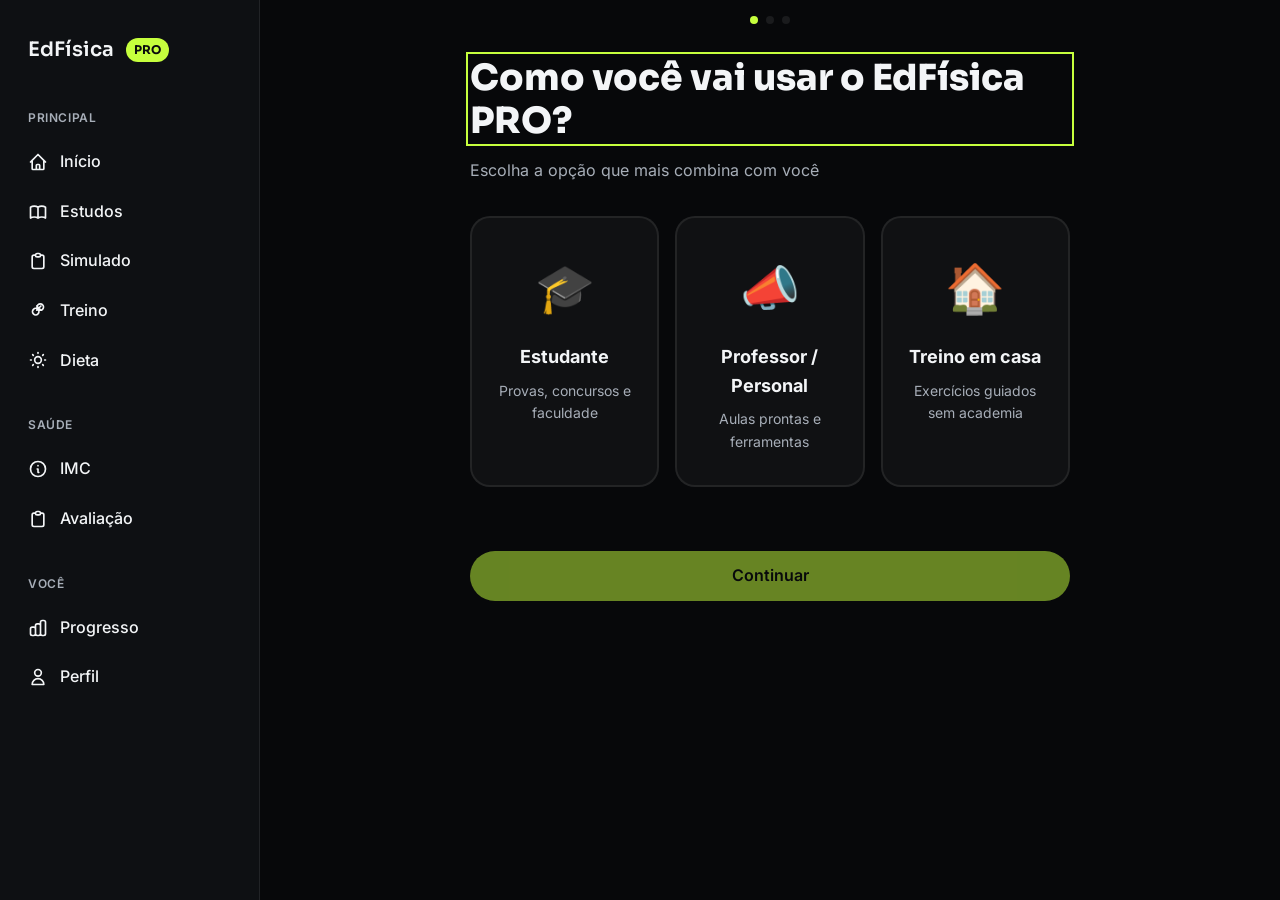
==== app/index.html @ 7d955d03 "EdFisica PRO: pagina de vendas + web app PWA (estudos, treino, dieta, IMC, avaliacao, progresso)" ====
<!DOCTYPE html>
<html lang="pt-BR">
<head>
  <meta charset="UTF-8">
  <meta name="viewport" content="width=device-width, initial-scale=1, viewport-fit=cover">
  <meta name="robots" content="noindex">
  <meta name="theme-color" content="#07080A">
  
  <title>EdFísica PRO</title>
  
  <link rel="manifest" href="./manifest.json">
  <link rel="icon" href="./icons/icon.svg" type="image/svg+xml">
  <link rel="apple-touch-icon" href="./icons/apple-touch-icon.png">
  
  <meta name="apple-mobile-web-app-capable" content="yes">
  <meta name="apple-mobile-web-app-status-bar-style" content="black-translucent">
  <meta name="mobile-web-app-capable" content="yes">
  
  <script src="./js/theme-init.js"></script>
  <link rel="stylesheet" href="./css/app.css">
</head>
<body>
  <div id="app">
    <div class="splash">
      <svg viewBox="0 0 80 80" width="80" height="80" aria-label="EdFísica PRO">
        <circle cx="40" cy="40" r="30" fill="none" stroke="var(--accent-fill)" stroke-width="3" opacity="0.2"/>
        <circle cx="40" cy="40" r="30" fill="none" stroke="var(--accent-fill)" stroke-width="3" stroke-dasharray="188.5" stroke-dashoffset="47" class="splash-ring">
          <animate attributeName="stroke-dashoffset" from="188.5" to="0" dur="1.5s" repeatCount="indefinite"/>
        </circle>
        <path d="M40 20 L50 35 L40 32 L30 35 Z M40 32 L40 60 M30 50 L50 50" stroke="var(--accent-fill)" stroke-width="3" fill="none" stroke-linecap="round" stroke-linejoin="round"/>
      </svg>
      <p>Carregando...</p>
    </div>
  </div>
  
  <noscript>
    <div style="padding:2rem;text-align:center;font-family:system-ui,sans-serif">
      <p><strong>O EdFísica PRO precisa de JavaScript habilitado para funcionar.</strong></p>
      <p>Por favor, ative o JavaScript no seu navegador e recarregue a página.</p>
    </div>
  </noscript>
  
  <script type="module" src="./js/main.js"></script>
</body>
</html>
---- app/css/app.css ----
/* app.css: todos os estilos do app (design system + componentes + módulos + temas) */

/* ===================================================================
   TOKENS (B6.0): tema dark por padrão
   =================================================================== */
:root, [data-theme="dark"] {
  --bg: #07080A;
  --bg-2: #0E1013;
  --surface: rgba(255,255,255,0.04);
  --border: rgba(255,255,255,0.08);
  --text: #F3F5F7;
  --muted: #A7AEB8;
  --accent: #C6FF3D;
  --accent-fill: #C6FF3D;
  --accent-ink: #0A0B0D;
  --gold: #E9C46A;
  --danger: #FF6B6B;
  --radius: 20px;
  --radius-pill: 999px;
  --glow: 0 0 40px rgba(198,255,61,.25);
}

[data-theme="light"] {
  --bg: #F5F6F8;
  --bg-2: #FFFFFF;
  --surface: #FFFFFF;
  --border: rgba(10,11,13,.08);
  --text: #0D0F12;
  --muted: #5A626E;
  --accent: #4C7A00;
  --gold: #8A5F00;
  --danger: #C62828;
  --glow: 0 2px 12px rgba(0,0,0,.08);
}

/* ===================================================================
   FONTES (auto-hosted, compartilhadas com a sales page)
   =================================================================== */
@font-face {
  font-family: 'Sora';
  src: url('../../assets/fonts/sora-latin.woff2') format('woff2');
  font-weight: 600 800;
  font-display: swap;
  unicode-range: U+0000-00FF, U+0131, U+0152-0153, U+02BB-02BC, U+02C6, U+02DA, U+02DC, U+0304, U+0308, U+0329, U+2000-206F, U+20AC, U+2122, U+2191, U+2193, U+2212, U+2215, U+FEFF, U+FFFD;
}

@font-face {
  font-family: 'Inter';
  src: url('../../assets/fonts/inter-latin.woff2') format('woff2');
  font-weight: 400 700;
  font-display: swap;
  unicode-range: U+0000-00FF, U+0131, U+0152-0153, U+02BB-02BC, U+02C6, U+02DA, U+02DC, U+0304, U+0308, U+0329, U+2000-206F, U+20AC, U+2122, U+2191, U+2193, U+2212, U+2215, U+FEFF, U+FFFD;
}

/* ===================================================================
   BASE
   =================================================================== */
*, *::before, *::after {
  box-sizing: border-box;
}

[hidden] {
  display: none !important;
}

html {
  -webkit-text-size-adjust: 100%;
  -webkit-tap-highlight-color: transparent;
}

body {
  margin: 0;
  font-family: 'Inter', system-ui, -apple-system, 'Segoe UI', Roboto, Arial, sans-serif;
  font-weight: 400;
  font-size: 1rem;
  line-height: 1.6;
  color: var(--text);
  background: var(--bg);
  overflow-x: hidden;
}

h1, h2, h3, h4, h5, h6 {
  font-family: 'Sora', system-ui, sans-serif;
  font-weight: 700;
  line-height: 1.2;
  margin: 0 0 1rem;
}

h1 { font-size: clamp(1.75rem, 5vw, 2.25rem); font-weight: 800; }
h2 { font-size: clamp(1.5rem, 4vw, 2rem); }
h3 { font-size: 1.25rem; }

p { margin: 0 0 1rem; }
p:last-child { margin-bottom: 0; }

a {
  color: var(--accent);
  text-decoration: none;
}
a:hover {
  text-decoration: underline;
}

button {
  font: inherit;
  color: inherit;
  cursor: pointer;
}

input, select, textarea {
  font: inherit;
  color: var(--text);
}

svg {
  display: block;
}

/* ===================================================================
   FOCUS (B1: :focus e :focus-visible em regras separadas, Safari 15.0)
   =================================================================== */
a:focus, button:focus, input:focus, select:focus, textarea:focus, [tabindex]:focus {
  outline: 2px solid var(--accent);
  outline-offset: 2px;
}

a:focus:not(:focus-visible), button:focus:not(:focus-visible),
input:focus:not(:focus-visible), select:focus:not(:focus-visible),
textarea:focus:not(:focus-visible), [tabindex]:focus:not(:focus-visible) {
  outline: none;
}

a:focus-visible, button:focus-visible, input:focus-visible,
select:focus-visible, textarea:focus-visible, [tabindex]:focus-visible {
  outline: 2px solid var(--accent);
  outline-offset: 2px;
}

/* ===================================================================
   LAYOUT: Shell + navegação
   =================================================================== */
#app {
  min-height: 100vh;
  display: flex;
  flex-direction: column;
}

@supports (height: 100dvh) {
  #app {
    min-height: 100dvh;
  }
}

/* Splash screen (CSS-only, substituído pelo boot) */
.splash {
  display: flex;
  flex-direction: column;
  align-items: center;
  justify-content: center;
  min-height: 100vh;
  gap: 1.5rem;
  color: var(--muted);
}

@supports (height: 100dvh) {
  .splash {
    min-height: 100dvh;
  }
}

.splash svg {
  filter: drop-shadow(var(--glow));
}

.splash-ring {
  transform-origin: center;
}

@media (prefers-reduced-motion: reduce) {
  .splash-ring animate {
    display: none;
  }
}

/* Shell (renderizado por main.js) */
.app-shell {
  display: flex;
  flex-direction: column;
  min-height: 100vh;
}

@supports (height: 100dvh) {
  .app-shell {
    min-height: 100dvh;
  }
}

#view {
  flex: 1;
  padding: 1rem;
  padding-bottom: calc(1rem + 72px); /* espaço para bottom bar */
  max-width: 960px;
  margin: 0 auto;
  width: 100%;
}

/* Bottom tab bar (<1024px) */
.bottom-nav {
  position: fixed;
  bottom: 0;
  left: 0;
  right: 0;
  display: flex;
  background: var(--bg-2);
  border-top: 1px solid var(--border);
  padding-bottom: env(safe-area-inset-bottom);
  z-index: 100;
}

.bottom-nav a {
  flex: 1;
  display: flex;
  flex-direction: column;
  align-items: center;
  gap: 0.25rem;
  padding: 0.75rem 0.5rem;
  color: var(--muted);
  text-decoration: none;
  font-size: 0.75rem;
  font-weight: 500;
  min-height: 44px;
  transition: color 180ms;
}

.bottom-nav a:hover {
  text-decoration: none;
}

.bottom-nav a[aria-current="page"] {
  color: var(--accent);
}

.bottom-nav svg {
  width: 24px;
  height: 24px;
  fill: none;
  stroke: currentColor;
  stroke-width: 2;
  stroke-linecap: round;
  stroke-linejoin: round;
}

.sidebar {
  display: none;
}

/* Sidebar (≥1024px) */
@media (min-width: 1024px) {
  .app-shell {
    flex-direction: row;
  }
  
  .bottom-nav {
    display: none;
  }
  
  .sidebar {
    display: flex;
    flex-direction: column;
    width: 260px;
    flex-shrink: 0;
    background: var(--bg-2);
    border-right: 1px solid var(--border);
    padding: 1.5rem 1rem;
    gap: 2rem;
    overflow-y: auto;
  }
  
  .sidebar-logo {
    font-family: 'Sora', sans-serif;
    font-weight: 800;
    font-size: 1.25rem;
    color: var(--text);
    text-decoration: none;
    display: flex;
    align-items: center;
    gap: 0.5rem;
  }
  
  .sidebar-logo-badge {
    background: var(--accent-fill);
    color: var(--accent-ink);
    padding: 0.125rem 0.5rem;
    border-radius: 999px;
    font-size: 0.75rem;
    font-weight: 700;
  }
  
  .sidebar-section {
    display: flex;
    flex-direction: column;
    gap: 0.25rem;
  }
  
  .sidebar-section-title {
    font-size: 0.75rem;
    font-weight: 600;
    text-transform: uppercase;
    letter-spacing: 0.05em;
    color: var(--muted);
    margin-bottom: 0.5rem;
    padding: 0 0.75rem;
  }
  
  .sidebar a {
    display: flex;
    align-items: center;
    gap: 0.75rem;
    padding: 0.625rem 0.75rem;
    color: var(--text);
    text-decoration: none;
    border-radius: 12px;
    font-weight: 500;
    transition: background 180ms, color 180ms;
    min-height: 44px;
  }
  
  .sidebar a:hover {
    background: var(--surface);
    text-decoration: none;
  }
  
  .sidebar a[aria-current="page"] {
    background: var(--accent);
    color: var(--accent-ink);
  }
  
  .sidebar svg {
    width: 20px;
    height: 20px;
    flex-shrink: 0;
    fill: none;
    stroke: currentColor;
    stroke-width: 2;
    stroke-linecap: round;
    stroke-linejoin: round;
  }
  
  #view {
    padding-bottom: 2rem;
  }
}

/* ===================================================================
   COMPONENTES
   =================================================================== */

/* Card */
.card {
  background: var(--surface);
  border: 1px solid var(--border);
  border-radius: var(--radius);
  padding: 1.5rem;
}

.card--glass {
  -webkit-backdrop-filter: blur(14px) saturate(140%);
  backdrop-filter: blur(14px) saturate(140%);
}

@supports not ((backdrop-filter: blur(1px)) or (-webkit-backdrop-filter: blur(1px))) {
  .card--glass {
    background: #121418;
  }
}

[data-theme="light"] .card {
  box-shadow: 0 2px 8px rgba(0,0,0,.06);
}

/* Button */
.btn {
  display: inline-flex;
  align-items: center;
  justify-content: center;
  gap: 0.5rem;
  padding: 0.75rem 1.5rem;
  border: none;
  border-radius: var(--radius-pill);
  font-weight: 600;
  text-align: center;
  text-decoration: none;
  transition: transform 180ms, opacity 180ms;
  cursor: pointer;
  min-height: 44px;
}

.btn:hover {
  text-decoration: none;
  transform: translateY(-1px);
}

.btn:active {
  transform: translateY(0);
}

.btn:disabled {
  opacity: 0.5;
  cursor: not-allowed;
  transform: none;
}

.btn--primary {
  background: var(--accent-fill);
  color: var(--accent-ink);
}

.btn--ghost {
  background: transparent;
  color: var(--accent);
  border: 2px solid var(--accent);
}

.btn--danger {
  background: var(--danger);
  color: white;
}

.btn--small {
  padding: 0.5rem 1rem;
  font-size: 0.875rem;
}

/* Chip (filtro/tag) */
.chip {
  display: inline-flex;
  align-items: center;
  gap: 0.375rem;
  padding: 0.375rem 0.75rem;
  background: var(--surface);
  border: 1px solid var(--border);
  border-radius: var(--radius-pill);
  font-size: 0.875rem;
  font-weight: 500;
  color: var(--text);
}

.chip--active {
  background: var(--accent);
  color: var(--accent-ink);
  border-color: var(--accent);
}

/* Segmented control (tabs) */
.segmented {
  display: inline-flex;
  background: var(--surface);
  border: 1px solid var(--border);
  border-radius: var(--radius-pill);
  padding: 0.25rem;
  gap: 0.25rem;
}

.segmented button {
  padding: 0.5rem 1rem;
  border: none;
  background: transparent;
  border-radius: calc(var(--radius-pill) - 4px);
  font-weight: 600;
  font-size: 0.875rem;
  color: var(--muted);
  transition: background 180ms, color 180ms;
  min-height: 44px;
}

.segmented button[aria-selected="true"] {
  background: var(--accent-fill);
  color: var(--accent-ink);
}

.segmented button:hover:not([aria-selected="true"]) {
  color: var(--text);
}

/* Field (label + input + hint + error) */
.field {
  display: flex;
  flex-direction: column;
  gap: 0.5rem;
  margin-bottom: 1rem;
}

.field label {
  font-weight: 600;
  font-size: 0.875rem;
}

.field input,
.field select,
.field textarea {
  background: var(--surface);
  border: 1px solid var(--border);
  border-radius: 12px;
  padding: 0.75rem 1rem;
  width: 100%;
  transition: border-color 180ms;
  min-height: 44px;
}

.field input:focus,
.field select:focus,
.field textarea:focus {
  border-color: var(--accent);
}

.field input[aria-invalid="true"],
.field select[aria-invalid="true"],
.field textarea[aria-invalid="true"] {
  border-color: var(--danger);
}

.field-hint {
  font-size: 0.875rem;
  color: var(--muted);
}

.field-error {
  font-size: 0.875rem;
  color: var(--danger);
}

/* Ring (progresso circular wrapper, SVG renderizado por charts.js) */
.ring {
  display: flex;
  flex-direction: column;
  align-items: center;
  gap: 0.5rem;
}

/* List item */
.list-item {
  display: flex;
  align-items: center;
  gap: 1rem;
  padding: 1rem;
  background: var(--surface);
  border: 1px solid var(--border);
  border-radius: 12px;
  text-decoration: none;
  color: var(--text);
  transition: background 180ms;
}

.list-item:hover {
  background: var(--bg-2);
  text-decoration: none;
}

.list-item-icon {
  font-size: 2rem;
  flex-shrink: 0;
}

.list-item-content {
  flex: 1;
  min-width: 0;
}

.list-item-title {
  font-weight: 600;
  margin-bottom: 0.25rem;
}

.list-item-subtitle {
  font-size: 0.875rem;
  color: var(--muted);
}

.list-item-action {
  flex-shrink: 0;
  color: var(--muted);
}

/* Badge */
.badge {
  display: inline-flex;
  align-items: center;
  justify-content: center;
  min-width: 20px;
  height: 20px;
  padding: 0 6px;
  background: var(--accent);
  color: var(--accent-ink);
  border-radius: 10px;
  font-size: 0.75rem;
  font-weight: 700;
  line-height: 1;
}

/* Sheet (bottom sheet / modal) */
.sheet-backdrop {
  position: fixed;
  inset: 0;
  background: rgba(0,0,0,0.6);
  z-index: 1000;
  display: flex;
  align-items: flex-end;
  justify-content: center;
  padding: 0;
}

@media (min-width: 768px) {
  .sheet-backdrop {
    align-items: center;
    padding: 1rem;
  }
}

.sheet {
  background: var(--bg);
  border: 1px solid var(--border);
  border-radius: var(--radius) var(--radius) 0 0;
  max-height: 90vh;
  width: 100%;
  max-width: 100%;
  overflow-y: auto;
  display: flex;
  flex-direction: column;
}

@media (min-width: 768px) {
  .sheet {
    border-radius: var(--radius);
    max-width: 600px;
    max-height: 80vh;
  }
}

.sheet-header {
  display: flex;
  align-items: center;
  justify-content: space-between;
  padding: 1.5rem;
  border-bottom: 1px solid var(--border);
  position: sticky;
  top: 0;
  background: var(--bg);
  z-index: 1;
}

.sheet-title {
  font-size: 1.25rem;
  font-weight: 700;
  margin: 0;
}

.sheet-close {
  width: 32px;
  height: 32px;
  display: flex;
  align-items: center;
  justify-content: center;
  border: none;
  background: transparent;
  color: var(--muted);
  border-radius: 8px;
  padding: 0;
}

.sheet-close:hover {
  background: var(--surface);
  color: var(--text);
}

.sheet-body {
  padding: 1.5rem;
  flex: 1;
}

.sheet-actions {
  display: flex;
  gap: 0.75rem;
  padding: 1.5rem;
  border-top: 1px solid var(--border);
  position: sticky;
  bottom: 0;
  background: var(--bg);
}

.sheet-actions .btn {
  flex: 1;
}

/* Toast */
.toast-container {
  position: fixed;
  bottom: calc(72px + env(safe-area-inset-bottom) + 1rem);
  left: 1rem;
  right: 1rem;
  z-index: 2000;
  display: flex;
  flex-direction: column;
  align-items: stretch;
  gap: 0.5rem;
  pointer-events: none;
}

@media (min-width: 768px) {
  .toast-container {
    left: auto;
    right: 1rem;
    max-width: 420px;
  }
}

@media (min-width: 1024px) {
  .toast-container {
    bottom: 1rem;
  }
}

.toast {
  display: flex;
  align-items: center;
  gap: 1rem;
  padding: 1rem 1.25rem;
  background: var(--bg-2);
  border: 1px solid var(--border);
  border-radius: 12px;
  box-shadow: 0 4px 24px rgba(0,0,0,0.3);
  pointer-events: auto;
  animation: toast-in 200ms ease-out;
}

[data-theme="light"] .toast {
  box-shadow: 0 4px 24px rgba(0,0,0,0.15);
}

.toast--success {
  border-color: var(--accent);
}

.toast--error {
  border-color: var(--danger);
}

.toast-content {
  flex: 1;
  font-size: 0.9375rem;
}

.toast-action {
  flex-shrink: 0;
}

@keyframes toast-in {
  from {
    opacity: 0;
    transform: translateY(1rem);
  }
}

@media (prefers-reduced-motion: reduce) {
  .toast {
    animation: none;
  }
}

/* Empty state */
.empty {
  display: flex;
  flex-direction: column;
  align-items: center;
  justify-content: center;
  text-align: center;
  padding: 3rem 1.5rem;
  gap: 1rem;
}

.empty-emoji {
  font-size: 4rem;
  line-height: 1;
}

.empty-title {
  font-size: 1.25rem;
  font-weight: 700;
  margin: 0;
}

.empty-text {
  color: var(--muted);
  max-width: 400px;
  margin: 0;
}

/* Stat (número grande + label) */
.stat {
  display: flex;
  flex-direction: column;
  gap: 0.25rem;
}

.stat-value {
  font-family: 'Sora', sans-serif;
  font-weight: 800;
  font-size: clamp(2rem, 5vw, 3rem);
  line-height: 1;
  color: var(--accent);
}

.stat-label {
  font-size: 0.875rem;
  color: var(--muted);
  font-weight: 500;
}

/* Skeleton (loading) */
.skeleton {
  background: linear-gradient(90deg, var(--surface) 0%, var(--bg-2) 50%, var(--surface) 100%);
  background-size: 200% 100%;
  animation: skeleton-shimmer 1.5s ease-in-out infinite;
  border-radius: 8px;
}

@keyframes skeleton-shimmer {
  0% { background-position: 200% 0; }
  100% { background-position: -200% 0; }
}

@media (prefers-reduced-motion: reduce) {
  .skeleton {
    animation: none;
  }
}

.skeleton-text {
  height: 1rem;
  margin-bottom: 0.5rem;
}

.skeleton-heading {
  height: 2rem;
  width: 60%;
  margin-bottom: 1rem;
}

.skeleton-card {
  height: 120px;
}

/* ===================================================================
   TRANSIÇÕES DE ROTA (180ms, fade + slide)
   =================================================================== */
.view-enter {
  opacity: 0;
  transform: translateY(1rem);
}

.view-enter-active {
  opacity: 1;
  transform: translateY(0);
  transition: opacity 180ms ease-out, transform 180ms ease-out;
}

@media (prefers-reduced-motion: reduce) {
  .view-enter {
    transform: none;
  }
  .view-enter-active {
    transition: opacity 180ms ease-out;
  }
}

/* ===================================================================
   MÓDULOS (espaçamentos/padrões específicos de views)
   =================================================================== */

/* Onboarding */
.onboarding-progress {
  display: flex;
  gap: 0.5rem;
  justify-content: center;
  margin-bottom: 2rem;
}

.onboarding-progress-dot {
  width: 8px;
  height: 8px;
  border-radius: 50%;
  background: var(--border);
  transition: background 180ms;
}

.onboarding-progress-dot.active {
  background: var(--accent);
}

.onboarding-screen {
  max-width: 600px;
  margin: 0 auto;
}

.onboarding-personas {
  display: grid;
  gap: 1rem;
  margin-bottom: 2rem;
}

@media (min-width: 768px) {
  .onboarding-personas {
    grid-template-columns: repeat(3, 1fr);
  }
}

.persona-card {
  display: flex;
  flex-direction: column;
  align-items: center;
  text-align: center;
  padding: 2rem 1.5rem;
  background: var(--surface);
  border: 2px solid var(--border);
  border-radius: var(--radius);
  cursor: pointer;
  transition: border-color 180ms, background 180ms;
  min-height: 44px;
}

.persona-card:hover {
  background: var(--bg-2);
}

.persona-card[aria-checked="true"] {
  border-color: var(--accent);
  background: var(--accent);
  color: var(--accent-ink);
}

.persona-emoji {
  font-size: 3rem;
  margin-bottom: 1rem;
}

.persona-title {
  font-weight: 700;
  font-size: 1.125rem;
  margin-bottom: 0.5rem;
}

.persona-subtitle {
  font-size: 0.875rem;
  color: var(--muted);
}

.persona-card[aria-checked="true"] .persona-subtitle {
  color: var(--accent-ink);
  opacity: 0.8;
}

/* Home */
.greeting {
  font-size: 1.75rem;
  font-weight: 800;
  margin-bottom: 0.5rem;
}

.home-date {
  color: var(--muted);
  margin-bottom: 2rem;
}

.home-grid {
  display: grid;
  gap: 1rem;
  margin-bottom: 2rem;
}

@media (min-width: 768px) {
  .home-grid {
    grid-template-columns: repeat(2, 1fr);
  }
}

.quick-actions {
  display: grid;
  grid-template-columns: repeat(2, 1fr);
  gap: 0.75rem;
  margin-top: 1rem;
}

@media (min-width: 768px) {
  .quick-actions {
    grid-template-columns: repeat(4, 1fr);
  }
}

.quick-action {
  display: flex;
  flex-direction: column;
  align-items: center;
  text-align: center;
  padding: 1.5rem 1rem;
  background: var(--surface);
  border: 1px solid var(--border);
  border-radius: 12px;
  color: var(--text);
  text-decoration: none;
  transition: background 180ms;
  min-height: 44px;
}

.quick-action:hover {
  background: var(--bg-2);
  text-decoration: none;
}

.quick-action-icon {
  font-size: 2rem;
  margin-bottom: 0.5rem;
}

.quick-action-label {
  font-size: 0.875rem;
  font-weight: 600;
}

/* Banner */
.banner {
  background: var(--surface);
  border: 1px solid var(--border);
  border-radius: 12px;
  padding: 1rem 1.25rem;
  display: flex;
  align-items: center;
  gap: 1rem;
  margin-bottom: 1rem;
}

.banner-content {
  flex: 1;
}

.banner-title {
  font-weight: 600;
  margin-bottom: 0.25rem;
}

.banner-text {
  font-size: 0.875rem;
  color: var(--muted);
}

.banner-close {
  width: 32px;
  height: 32px;
  display: flex;
  align-items: center;
  justify-content: center;
  border: none;
  background: transparent;
  color: var(--muted);
  border-radius: 8px;
  padding: 0;
  flex-shrink: 0;
}

.banner-close:hover {
  background: var(--bg-2);
  color: var(--text);
}

/* ===================================================================
   UTILITÁRIOS
   =================================================================== */
.text-center { text-align: center; }
.text-muted { color: var(--muted); }
.text-small { font-size: 0.875rem; }

.mt-0 { margin-top: 0; }
.mt-1 { margin-top: 1rem; }
.mt-2 { margin-top: 2rem; }
.mb-0 { margin-bottom: 0; }
.mb-1 { margin-bottom: 1rem; }
.mb-2 { margin-bottom: 2rem; }

.flex { display: flex; }
.flex-col { flex-direction: column; }
.items-center { align-items: center; }
.justify-between { justify-content: space-between; }
.gap-1 { gap: 1rem; }
.gap-half { gap: 0.5rem; }
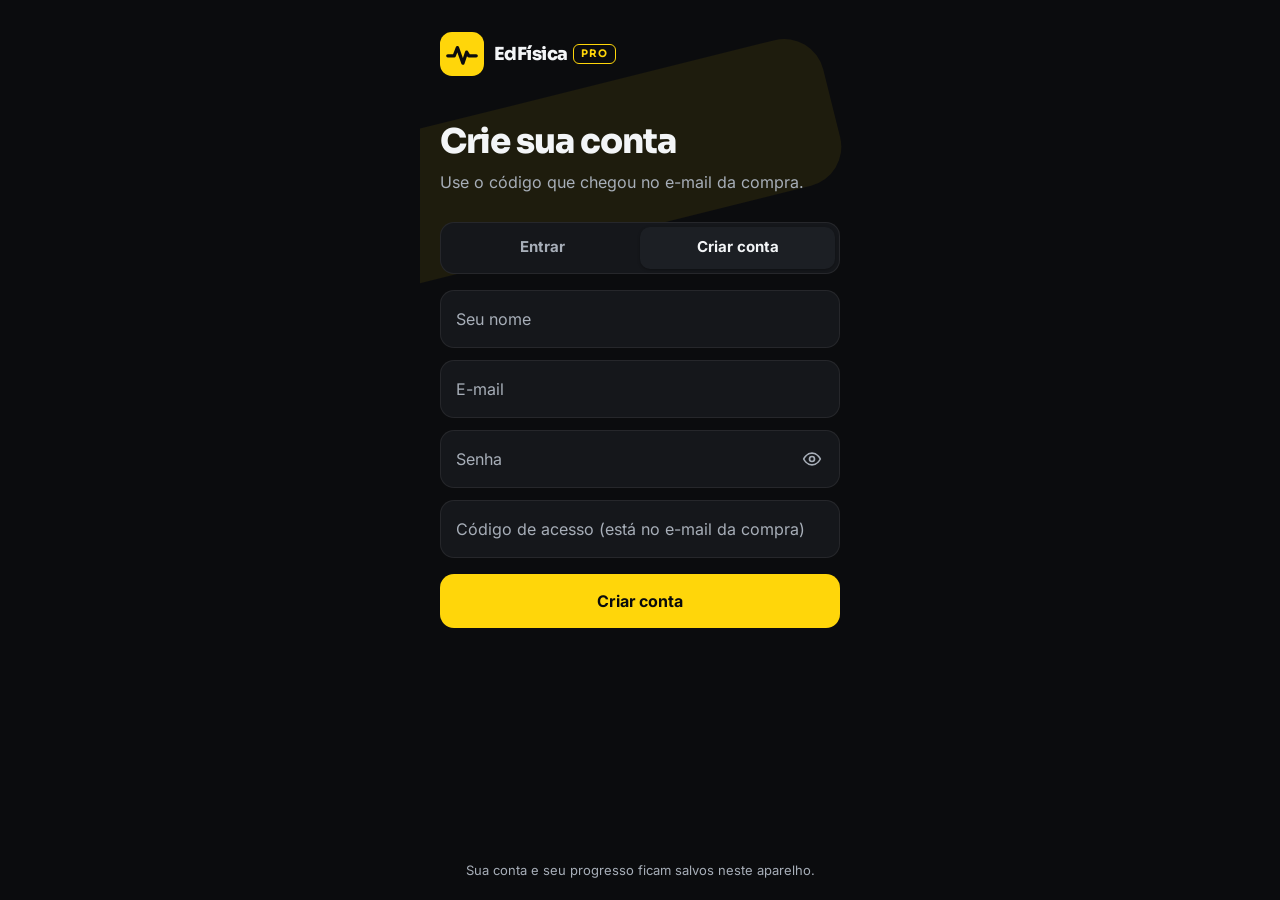
==== commit 2d02c08c: "feat: logo novo, mais informacao no site e app liberado so com codigo da compra - Logo: batimento ca" ====
--- a/app/index.html
+++ b/app/index.html
@@ -22,13 +22,7 @@
 <body>
   <div id="app">
     <div class="splash">
-      <svg viewBox="0 0 80 80" width="80" height="80" aria-label="EdFísica PRO">
-        <circle cx="40" cy="40" r="30" fill="none" stroke="var(--accent-fill)" stroke-width="3" opacity="0.2"/>
-        <circle cx="40" cy="40" r="30" fill="none" stroke="var(--accent-fill)" stroke-width="3" stroke-dasharray="188.5" stroke-dashoffset="47" class="splash-ring">
-          <animate attributeName="stroke-dashoffset" from="188.5" to="0" dur="1.5s" repeatCount="indefinite"/>
-        </circle>
-        <path d="M40 20 L50 35 L40 32 L30 35 Z M40 32 L40 60 M30 50 L50 50" stroke="var(--accent-fill)" stroke-width="3" fill="none" stroke-linecap="round" stroke-linejoin="round"/>
-      </svg>
+      <svg viewBox="0 0 48 48" width="64" height="64" aria-label="EdFísica PRO" class="splash-mark"><rect width="48" height="48" rx="13" fill="#FFD60A"/><path d="M8.5 26h7l3.5-9 6 17 4-12 2.5 4h8" fill="none" stroke="#0B0C0E" stroke-width="3.6" stroke-linecap="round" stroke-linejoin="round"/></svg>
       <p>Carregando...</p>
     </div>
   </div>
--- a/app/css/app.css
+++ b/app/css/app.css
@@ -10,14 +10,17 @@
   --border: rgba(255,255,255,0.08);
   --text: #F3F5F7;
   --muted: #A7AEB8;
-  --accent: #C6FF3D;
-  --accent-fill: #C6FF3D;
+  --accent: #FFD60A;
+  --accent-fill: #FFD60A;
   --accent-ink: #0A0B0D;
-  --gold: #E9C46A;
+  --gold: #FFD60A;
   --danger: #FF6B6B;
   --radius: 20px;
   --radius-pill: 999px;
-  --glow: 0 0 40px rgba(198,255,61,.25);
+  --glow: 0 0 40px rgba(255,214,10,.25);
+  --btn-secondary-bg: #1A1C1F;
+  --btn-secondary-border: rgba(255,214,10,0.45);
+  --input-bg: #15171A;
 }
 
 [data-theme="light"] {
@@ -27,10 +30,15 @@
   --border: rgba(10,11,13,.08);
   --text: #0D0F12;
   --muted: #5A626E;
-  --accent: #4C7A00;
-  --gold: #8A5F00;
+  --accent: #8A6D00;
+  --accent-fill: #FFD60A;
+  --accent-ink: #0A0B0D;
+  --gold: #8A6D00;
   --danger: #C62828;
   --glow: 0 2px 12px rgba(0,0,0,.08);
+  --btn-secondary-bg: #ECEEF1;
+  --btn-secondary-border: rgba(10,11,13,.14);
+  --input-bg: #FFFFFF;
 }
 
 /* ===================================================================
@@ -421,6 +429,16 @@
   border: 2px solid var(--accent);
 }
 
+.btn--secondary {
+  background: var(--btn-secondary-bg);
+  color: var(--text);
+  border: 1px solid var(--btn-secondary-border);
+}
+
+.btn--secondary:hover {
+  filter: brightness(1.15);
+}
+
 .btn--danger {
   background: var(--danger);
   color: white;
@@ -498,7 +516,8 @@
 .field input,
 .field select,
 .field textarea {
-  background: var(--surface);
+  background: var(--input-bg);
+  color: var(--text);
   border: 1px solid var(--border);
   border-radius: 12px;
   padding: 0.75rem 1rem;
@@ -511,6 +530,25 @@
 .field select:focus,
 .field textarea:focus {
   border-color: var(--accent);
+}
+
+/* Todos os inputs/selects/textarea do app: fundo escuro sólido e texto claro,
+   para o menu de seleção não ficar branco/azul. */
+input, select, textarea {
+  color: var(--text);
+  background: var(--input-bg);
+}
+
+/* Opções do menu suspenso (dropdown) com fundo escuro e texto claro. */
+select option {
+  background: var(--input-bg);
+  color: var(--text);
+}
+
+select option:checked,
+select option:hover {
+  background: var(--accent-fill);
+  color: var(--accent-ink);
 }
 
 .field input[aria-invalid="true"],
@@ -1090,3 +1128,401 @@
 .justify-between { justify-content: space-between; }
 .gap-1 { gap: 1rem; }
 .gap-half { gap: 0.5rem; }
+
+/* ===================================================================
+   REFINO VISUAL (mobile first): superfícies sólidas, toque com resposta,
+   tipografia mais firme. Sobrescreve as regras acima.
+   =================================================================== */
+:root, [data-theme="dark"] {
+  --bg: #0B0C0E;
+  --bg-2: #121417;
+  --surface: #15171B;
+  --surface-2: #1C1F24;
+  --border: rgba(255,255,255,0.07);
+  --radius: 18px;
+  --input-bg: #1A1D21;
+  --ease: cubic-bezier(.2,.8,.2,1);
+}
+[data-theme="light"] {
+  --surface-2: #EEF0F3;
+  --ease: cubic-bezier(.2,.8,.2,1);
+}
+
+body { line-height: 1.5; }
+h1 { font-size: 1.625rem; letter-spacing: -0.02em; margin-bottom: .75rem; }
+h2 { letter-spacing: -0.01em; }
+a:hover { text-decoration: none; }
+
+#view { padding: 1.25rem 1rem calc(96px + env(safe-area-inset-bottom)); }
+
+.card { padding: 1.25rem; border-radius: var(--radius); }
+[data-theme="light"] .card { box-shadow: 0 1px 2px rgba(0,0,0,.05); }
+
+/* Toque: tudo que é clicável afunda um pouco */
+.btn, .list-item, .quick-action, .exercise-card, .chip, .persona-card, .tile {
+  transition: transform 160ms var(--ease), background 160ms, border-color 160ms, opacity 160ms;
+}
+.btn:hover { transform: none; }
+.btn:active, .list-item:active, .quick-action:active, .exercise-card:active, .chip:active, .persona-card:active, .tile:active {
+  transform: scale(.97);
+}
+.btn { font-weight: 700; letter-spacing: -0.005em; border-radius: 14px; min-height: 48px; }
+.btn--small { min-height: 38px; border-radius: 11px; }
+.btn--ghost { border-width: 1px; border-color: var(--border); color: var(--text); background: var(--surface); }
+.btn--block { width: 100%; }
+
+/* Campos: um estilo só para qualquer input */
+input[type="text"], input[type="email"], input[type="password"], input[type="search"],
+input[type="number"], input[type="date"], input[type="tel"], input:not([type]), select, textarea, .input {
+  width: 100%;
+  min-height: 48px;
+  padding: .75rem 1rem;
+  background: var(--input-bg);
+  color: var(--text);
+  border: 1px solid var(--border);
+  border-radius: 14px;
+  font-size: 1rem; /* 16px evita zoom no iPhone */
+  outline: none;
+  transition: border-color 160ms, box-shadow 160ms;
+  -webkit-appearance: none;
+  appearance: none;
+}
+select {
+  padding-right: 2.5rem;
+  background-image: url("data:image/svg+xml,%3Csvg xmlns='http://www.w3.org/2000/svg' width='12' height='8' fill='none' stroke='%23A7AEB8' stroke-width='2'%3E%3Cpath d='m1 1 5 5 5-5'/%3E%3C/svg%3E");
+  background-repeat: no-repeat;
+  background-position: right 1rem center;
+}
+input:focus, select:focus, textarea:focus, .input:focus {
+  border-color: var(--accent-fill);
+  box-shadow: 0 0 0 3px rgba(255,214,10,.15);
+  outline: none;
+}
+input[type="checkbox"] { width: 20px; height: 20px; accent-color: var(--accent-fill); }
+
+/* Navegação inferior: vidro + pílula no item ativo */
+.bottom-nav {
+  background: rgba(14,15,18,.86);
+  -webkit-backdrop-filter: blur(16px) saturate(160%);
+  backdrop-filter: blur(16px) saturate(160%);
+  border-top: 1px solid var(--border);
+  padding: 6px 6px calc(6px + env(safe-area-inset-bottom));
+}
+[data-theme="light"] .bottom-nav { background: rgba(255,255,255,.9); }
+.bottom-nav a { padding: 6px 2px 4px; gap: 3px; font-size: .6875rem; font-weight: 600; min-height: 52px; }
+.bottom-nav a .ico {
+  width: 54px; height: 30px; padding: 4px 16px; border-radius: 999px;
+  transition: background 200ms var(--ease), color 200ms;
+}
+.bottom-nav a[aria-current="page"] { color: var(--text); }
+.bottom-nav a[aria-current="page"] .ico { background: var(--accent-fill); color: var(--accent-ink); }
+
+/* Listas */
+.list-item { border-radius: 16px; padding: .875rem 1rem; gap: .875rem; }
+.list-item:hover { background: var(--surface-2); }
+.list-item-icon {
+  width: 42px; height: 42px; border-radius: 12px; flex-shrink: 0;
+  display: grid; place-items: center; font-size: 1.25rem;
+  background: var(--surface-2); color: var(--accent);
+}
+.list-item--compact { padding: .75rem 1rem; }
+.list-item-title { margin-bottom: 2px; }
+
+/* Biblioteca de exercícios */
+.exercise-grid { display: grid; gap: .5rem; }
+@media (min-width: 640px) { .exercise-grid { grid-template-columns: 1fr 1fr; } }
+.exercise-card {
+  display: flex; align-items: center; justify-content: space-between; gap: .75rem;
+  padding: .875rem 1rem; color: var(--text); border-radius: 16px;
+}
+.exercise-card:hover { background: var(--surface-2); }
+.exercise-card__name { font-weight: 700; margin-bottom: 4px; }
+.exercise-card__meta { display: flex; align-items: center; gap: .5rem; flex-wrap: wrap; }
+.fav-icon { color: var(--accent); }
+.program-card { display: block; color: var(--text); }
+
+/* Filtros em linha que rolam de lado (sem quebrar em várias linhas) */
+.chip-row {
+  display: flex; gap: .5rem; overflow-x: auto; scrollbar-width: none;
+  margin: 0 -1rem 1rem; padding: 0 1rem; -webkit-overflow-scrolling: touch;
+}
+.chip-row::-webkit-scrollbar { display: none; }
+.chip-row .chip { flex-shrink: 0; min-height: 38px; padding: .45rem .95rem; cursor: pointer; font-weight: 600; }
+.chip { background: var(--surface); }
+.chip.chip--active { background: var(--accent-fill); color: var(--accent-ink); border-color: var(--accent-fill); }
+.module-actions .btn { padding: .75rem .5rem; white-space: nowrap; }
+
+.search-wrap { position: relative; margin-bottom: 1rem; }
+.search-wrap .ico { position: absolute; left: 14px; top: 50%; transform: translateY(-50%); color: var(--muted); pointer-events: none; }
+.search-wrap input { padding-left: 2.75rem; }
+
+/* Cabeçalho das telas */
+.page-head { display: flex; align-items: center; justify-content: space-between; gap: 1rem; margin-bottom: 1.25rem; }
+.page-head h1 { margin: 0; }
+.page-sub { color: var(--muted); margin: -.5rem 0 1.25rem; font-size: .9375rem; }
+
+/* Sheet: alça e cantos */
+.sheet { border-radius: 22px 22px 0 0; background: var(--bg-2); animation: sheet-up 260ms var(--ease); }
+.sheet-header, .sheet-actions { background: var(--bg-2); padding: 1.125rem 1.25rem; }
+.sheet-body { padding: 1.25rem; }
+.sheet-backdrop { -webkit-backdrop-filter: blur(4px); backdrop-filter: blur(4px); }
+@keyframes sheet-up { from { transform: translateY(40px); opacity: 0; } }
+
+.toast { border-radius: 14px; background: var(--surface-2); }
+
+/* ===================================================================
+   INÍCIO
+   =================================================================== */
+.home-top { display: flex; align-items: center; justify-content: space-between; gap: 1rem; margin-bottom: 1.25rem; }
+.home-hello { margin: 0; font-size: 1.5rem; }
+.home-top .home-date { margin: 2px 0 0; font-size: .875rem; color: var(--muted); }
+.home-top .home-date::first-letter { text-transform: uppercase; }
+.avatar {
+  width: 42px; height: 42px; border-radius: 50%; flex-shrink: 0;
+  display: grid; place-items: center;
+  background: var(--accent-fill); color: var(--accent-ink);
+  font-family: 'Sora', sans-serif; font-weight: 800; font-size: 1.05rem;
+}
+.today {
+  display: grid; grid-template-columns: auto 1fr; gap: 1.25rem; align-items: center;
+  padding: 1.25rem; border-radius: 22px; margin-bottom: .625rem;
+  background: var(--surface); border: 1px solid var(--border);
+}
+.today-ring { position: relative; width: 108px; height: 108px; }
+.today-ring svg { width: 108px; height: 108px; transform: rotate(-90deg); }
+.today-ring .trk { stroke: var(--surface-2); }
+.today-ring .val { stroke: var(--accent-fill); transition: stroke-dashoffset 900ms var(--ease); }
+.today-ring-c { position: absolute; inset: 0; display: grid; place-content: center; text-align: center; }
+.today-ring-c b { font-family: 'Sora', sans-serif; font-size: 1.5rem; line-height: 1; }
+.today-ring-c span { font-size: .72rem; color: var(--muted); margin-top: 4px; }
+.today-side { display: grid; gap: .75rem; }
+.today-k { font-size: .7rem; color: var(--muted); text-transform: uppercase; letter-spacing: .06em; font-weight: 700; }
+.today-v { font-family: 'Sora', sans-serif; font-weight: 700; font-size: 1.05rem; display: flex; align-items: center; gap: .4rem; }
+.today-v .ico { color: var(--accent); }
+.today-link { font-size: .8125rem; font-weight: 600; }
+
+.water {
+  display: flex; align-items: center; gap: .875rem; padding: .875rem 1rem;
+  border-radius: 18px; background: var(--surface); border: 1px solid var(--border); margin-bottom: 1.25rem;
+}
+.water-ico { width: 40px; height: 40px; border-radius: 12px; display: grid; place-items: center; background: rgba(90,170,255,.12); color: #6BB4FF; flex-shrink: 0; }
+.water-main { flex: 1; min-width: 0; }
+.water-top { display: flex; justify-content: space-between; font-size: .875rem; margin-bottom: 6px; }
+.water-top span { color: var(--muted); }
+.water-bar { height: 6px; border-radius: 6px; background: var(--surface-2); overflow: hidden; }
+.water-bar b { display: block; height: 100%; background: #6BB4FF; border-radius: 6px; transition: width 500ms var(--ease); }
+.water-btn {
+  width: 40px; height: 40px; border-radius: 12px; border: 1px solid var(--border);
+  background: var(--surface-2); color: var(--text); display: grid; place-items: center; flex-shrink: 0; padding: 0;
+  transition: transform 140ms var(--ease);
+}
+.water-btn:active { transform: scale(.9); }
+
+.section-label { font-size: .75rem; font-weight: 700; color: var(--muted); text-transform: uppercase; letter-spacing: .06em; margin: 0 0 .625rem; font-family: 'Inter', sans-serif; }
+
+.quick-actions { grid-template-columns: repeat(4, 1fr); gap: .5rem; margin: 0 0 1.25rem; }
+.quick-action { padding: .875rem .25rem .75rem; border-radius: 16px; gap: .5rem; }
+.quick-action:hover { background: var(--surface-2); }
+.quick-action-icon {
+  margin: 0; width: 40px; height: 40px; border-radius: 12px; display: grid; place-items: center;
+  background: var(--surface-2); color: var(--accent);
+}
+.quick-action-label { font-size: .75rem; line-height: 1.2; }
+
+.next-workout {
+  position: relative; overflow: hidden; display: flex; align-items: center; gap: 1rem;
+  padding: 1.125rem 1.25rem; border-radius: 22px; color: var(--accent-ink);
+  background: var(--accent-fill); transition: transform 160ms var(--ease);
+}
+.next-workout::after {
+  content: ""; position: absolute; right: -30px; top: -40px; width: 150px; height: 150px;
+  border-radius: 50%; border: 22px solid rgba(0,0,0,.07);
+}
+.next-workout:active { transform: scale(.98); }
+.next-workout-txt { flex: 1; position: relative; z-index: 1; }
+.next-workout-txt small { font-size: .7rem; font-weight: 700; text-transform: uppercase; letter-spacing: .06em; opacity: .7; }
+.next-workout-txt strong { display: block; font-family: 'Sora', sans-serif; font-size: 1.125rem; margin: 2px 0; }
+.next-workout-txt span { font-size: .8125rem; opacity: .75; }
+.next-workout-play {
+  position: relative; z-index: 1; width: 52px; height: 52px; border-radius: 50%; flex-shrink: 0;
+  display: grid; place-items: center; background: var(--accent-ink); color: var(--accent-fill);
+}
+
+/* ===================================================================
+   MAIS
+   =================================================================== */
+.tiles { display: grid; grid-template-columns: 1fr 1fr; gap: .625rem; }
+.tile {
+  display: flex; flex-direction: column; gap: .875rem; padding: 1rem; min-height: 120px;
+  border-radius: 18px; background: var(--surface); border: 1px solid var(--border); color: var(--text);
+}
+.tile .list-item-icon { width: 40px; height: 40px; }
+.tile strong { display: block; font-size: .9375rem; }
+.tile span { font-size: .78rem; color: var(--muted); line-height: 1.35; }
+.account-row {
+  display: flex; align-items: center; gap: .875rem; padding: 1rem; margin-bottom: 1rem;
+  border-radius: 18px; background: var(--surface); border: 1px solid var(--border);
+}
+.account-row .grow { flex: 1; min-width: 0; }
+.account-row strong { display: block; }
+.account-row .grow span { font-size: .8125rem; color: var(--muted); overflow: hidden; text-overflow: ellipsis; white-space: nowrap; display: block; }
+.logout-btn {
+  display: inline-flex; align-items: center; gap: .4rem; padding: .5rem .8rem; border-radius: 11px; min-height: 38px;
+  border: 1px solid var(--border); background: var(--surface-2); color: var(--text); font-weight: 600; font-size: .8125rem;
+}
+
+/* ===================================================================
+   LOGIN
+   =================================================================== */
+.auth {
+  min-height: 100vh; min-height: 100dvh;
+  display: flex; flex-direction: column;
+  padding: calc(1.5rem + env(safe-area-inset-top)) 1.25rem calc(1.25rem + env(safe-area-inset-bottom));
+  max-width: 440px; margin: 0 auto; width: 100%;
+  position: relative; isolation: isolate; overflow: hidden;
+  transition: opacity 260ms, transform 260ms var(--ease);
+}
+.auth.is-done { opacity: 0; transform: scale(.98); }
+.auth::before {
+  /* faixa diagonal amarela atrás do título */
+  content: ""; position: absolute; z-index: -1; pointer-events: none;
+  width: 560px; height: 150px; left: -140px; top: 96px;
+  background: var(--accent-fill); opacity: .08; transform: rotate(-14deg); border-radius: 40px;
+}
+.auth-hero { padding: .5rem 0 1.75rem; }
+.auth-mark { display: flex; align-items: center; gap: .625rem; margin-bottom: 3rem; }
+.auth-mark span { font-family: 'Sora', sans-serif; font-weight: 800; font-size: 1.125rem; letter-spacing: -.02em; }
+.auth-mark b { margin-left: .35rem; font-size: .65rem; padding: .15rem .45rem; border-radius: 6px; background: var(--text); color: var(--bg); vertical-align: middle; }
+.auth-title { font-size: 2.125rem; line-height: 1.05; letter-spacing: -.03em; margin: 0 0 .625rem; outline: none; }
+.auth-sub { color: var(--muted); margin: 0; }
+
+.auth-card { display: flex; flex-direction: column; gap: 1rem; }
+.auth-tabs {
+  position: relative; display: grid; grid-template-columns: 1fr 1fr;
+  padding: 4px; border-radius: 14px; background: var(--surface); border: 1px solid var(--border);
+}
+.auth-tabs button {
+  position: relative; z-index: 1; border: 0; background: none; min-height: 42px;
+  font-weight: 700; font-size: .9375rem; color: var(--muted); border-radius: 10px; transition: color 200ms;
+}
+.auth-tabs button[aria-selected="true"] { color: var(--text); }
+.auth-tabs-ind {
+  position: absolute; top: 4px; bottom: 4px; left: 4px; width: calc(50% - 4px);
+  border-radius: 10px; background: var(--surface-2); box-shadow: 0 1px 3px rgba(0,0,0,.3);
+  transition: transform 260ms var(--ease);
+}
+.auth[data-mode="signup"] .auth-tabs-ind { transform: translateX(100%); }
+
+.auth-accounts { display: flex; gap: .5rem; overflow-x: auto; scrollbar-width: none; }
+.auth-accounts::-webkit-scrollbar { display: none; }
+.auth-acc {
+  display: flex; align-items: center; gap: .625rem; flex-shrink: 0; max-width: 240px;
+  padding: .5rem .875rem .5rem .5rem; border-radius: 14px; text-align: left;
+  border: 1px solid var(--border); background: var(--surface); transition: border-color 160ms, transform 160ms var(--ease);
+}
+.auth-acc:active { transform: scale(.97); }
+.auth-acc.is-on { border-color: var(--accent-fill); }
+.auth-acc-av { width: 34px; height: 34px; border-radius: 50%; display: grid; place-items: center; background: var(--accent-fill); color: var(--accent-ink); font-weight: 800; flex-shrink: 0; }
+.auth-acc-txt { min-width: 0; line-height: 1.25; }
+.auth-acc-txt strong { display: block; font-size: .875rem; }
+.auth-acc-txt span { display: block; font-size: .75rem; color: var(--muted); overflow: hidden; text-overflow: ellipsis; white-space: nowrap; }
+
+.auth-form { display: flex; flex-direction: column; gap: .75rem; }
+.auth-field { position: relative; }
+.auth-field input { min-height: 58px; padding: 1.5rem 1rem .5rem; background: var(--surface); }
+.auth-field label {
+  position: absolute; left: 1rem; top: 50%; transform: translateY(-50%);
+  color: var(--muted); pointer-events: none; transform-origin: left center;
+  transition: transform 180ms var(--ease), top 180ms var(--ease), color 180ms;
+}
+.auth-field input:focus + label,
+.auth-field input:not(:placeholder-shown) + label { top: 17px; transform: translateY(-50%) scale(.78); }
+.auth-field input:focus + label { color: var(--accent); }
+.auth-field--pw input { padding-right: 3.25rem; }
+.auth-eye {
+  position: absolute; right: 6px; top: 50%; transform: translateY(-50%);
+  width: 44px; height: 44px; border: 0; background: none; color: var(--muted);
+  display: grid; place-items: center; border-radius: 10px; padding: 0;
+}
+.auth-field.is-bad input { border-color: var(--danger); }
+.auth-error { margin: 0; color: var(--danger); font-size: .875rem; }
+.auth-submit { width: 100%; min-height: 54px; font-size: 1rem; margin-top: .25rem; position: relative; }
+.auth-submit.is-loading span { opacity: 0; }
+.auth-submit.is-loading::after {
+  content: ""; position: absolute; width: 20px; height: 20px; border-radius: 50%;
+  border: 2.5px solid rgba(0,0,0,.25); border-top-color: var(--accent-ink); animation: spin 700ms linear infinite;
+}
+@keyframes spin { to { transform: rotate(360deg); } }
+.auth-foot { margin-top: auto; padding-top: 2rem; text-align: center; font-size: .8125rem; color: var(--muted); }
+
+.shake { animation: shake 380ms var(--ease); }
+@keyframes shake { 20%, 60% { transform: translateX(-6px); } 40%, 80% { transform: translateX(6px); } }
+
+@media (prefers-reduced-motion: reduce) {
+  .shake, .sheet, .auth-submit.is-loading::after { animation: none; }
+  .btn:active, .list-item:active, .quick-action:active, .exercise-card:active, .tile:active { transform: none; }
+}
+
+/* ===================================================================
+   AJUSTES GERAIS 2: cores de texto, conta, estudos
+   =================================================================== */
+:root, [data-theme="dark"], [data-theme="light"] { --text-muted: var(--muted); }
+a.card, a.list-item, a.tile, a.banner { color: var(--text); }
+.list-item-content > span { display: block; }
+
+/* Conta (Perfil) */
+.account-card {
+  padding: 1rem; margin-bottom: 1rem; border-radius: 18px;
+  background: var(--surface); border: 1px solid var(--border);
+}
+.account-actions { display: grid; grid-template-columns: 1fr 1fr; gap: .5rem; margin-top: .875rem; }
+.link-danger {
+  display: block; width: 100%; margin-top: .75rem; padding: .5rem; border: 0; background: none;
+  color: var(--danger); font-size: .875rem; font-weight: 600; text-align: center;
+}
+
+/* Estudos */
+.study-cta { display: grid; grid-template-columns: 1fr 1fr; gap: .5rem; margin-bottom: 1.25rem; }
+.study-cta .btn { padding: .75rem .5rem; white-space: nowrap; }
+.study-cta .badge { background: var(--accent-fill); color: var(--accent-ink); margin-left: .15rem; }
+.subject-list { display: grid; gap: .5rem; }
+.subject-bar { height: 4px; border-radius: 4px; background: var(--surface-2); overflow: hidden; margin-top: .5rem; }
+.subject-bar i { display: block; height: 100%; background: var(--accent-fill); border-radius: 4px; }
+
+/* Dieta */
+.dieta-header { display: flex; align-items: center; justify-content: space-between; gap: .5rem; margin-bottom: 1rem; }
+.dieta-header .btn { width: 42px; min-height: 42px; padding: 0; }
+.diet-sum {
+  display: grid; grid-template-columns: auto 1fr; gap: 1.25rem; align-items: center;
+  padding: 1.25rem; margin-bottom: .625rem; border-radius: 22px; background: var(--surface); border: 1px solid var(--border);
+}
+.diet-macros { display: grid; gap: .625rem; }
+.diet-macro p { display: flex; justify-content: space-between; font-size: .78rem; margin: 0 0 4px; }
+.diet-macro p span:last-child { color: var(--muted); }
+.diet-bar { height: 6px; border-radius: 6px; background: var(--surface-2); overflow: hidden; }
+.diet-bar i { display: block; height: 100%; border-radius: 6px; transition: width 500ms var(--ease); }
+.add-btn {
+  width: 36px; height: 36px; border-radius: 11px; border: 1px solid var(--border); padding: 0;
+  background: var(--surface-2); color: var(--accent); display: grid; place-items: center;
+  transition: transform 140ms var(--ease);
+}
+.add-btn:active { transform: scale(.9); }
+
+/* Tela de upgrade (plano Básico tentando abrir um bônus) */
+.locked { display: grid; gap: 1rem; padding-top: .5rem; }
+.locked h1 { margin: 0; }
+.locked-ico { width: 56px; height: 56px; border-radius: 16px; display: grid; place-items: center; background: var(--accent-fill); color: var(--accent-ink); }
+.locked-list { list-style: none; margin: 0; padding: 1rem; border-radius: 18px; background: var(--surface); border: 1px solid var(--border); display: grid; gap: .625rem; }
+.locked-list li { display: flex; gap: .625rem; align-items: flex-start; font-weight: 600; font-size: .9375rem; }
+.locked-list li::before { content: "✓"; color: var(--accent); font-weight: 800; }
+.locked-form { display: grid; gap: .5rem; margin-top: .5rem; }
+.locked-row { display: grid; grid-template-columns: 1fr auto; gap: .5rem; }
+.plan-chip { flex-shrink: 0; padding: .25rem .6rem; border-radius: 999px; font-size: .7rem; font-weight: 800; text-transform: uppercase; letter-spacing: .04em; background: var(--surface-2); color: var(--muted); }
+.plan-chip--full { background: var(--accent-fill); color: var(--accent-ink); }
+
+/* Logo novo */
+.auth-mark b, .sidebar-logo-badge { background: none !important; color: var(--accent) !important; border: 1.5px solid var(--accent-fill); letter-spacing: .08em; }
+.auth-mark span { letter-spacing: -.03em; }
+.splash-mark { animation: beat 1.4s var(--ease, ease) infinite; filter: none; }
+@keyframes beat { 0%, 100% { transform: scale(1); } 15% { transform: scale(1.08); } 30% { transform: scale(1); } 45% { transform: scale(1.05); } }
+@media (prefers-reduced-motion: reduce) { .splash-mark { animation: none; } }
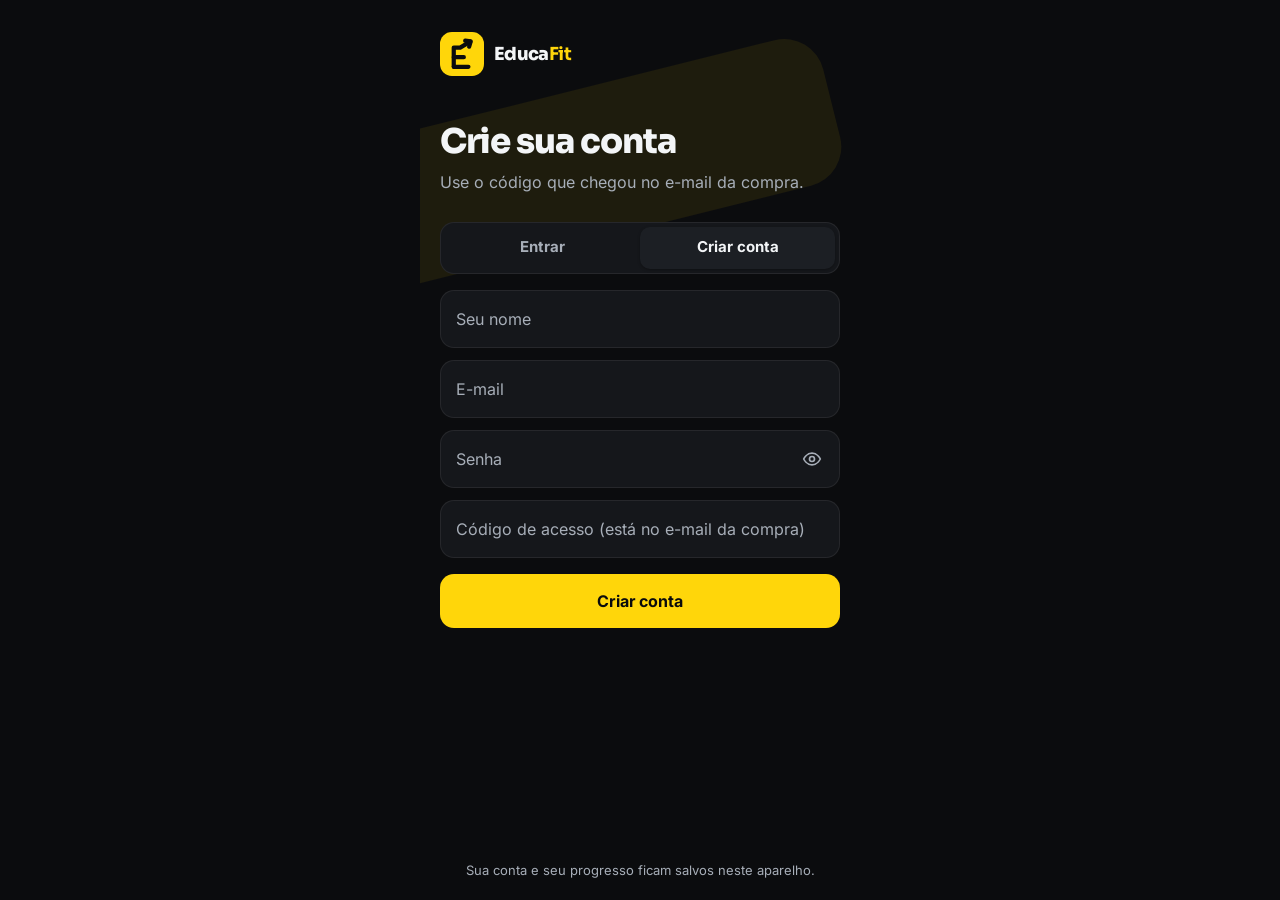
==== commit 14c93643: "feat: nome EducaFit, logo novo, copy do topo e carrosseis com iPhones em perspectiva - Marca: produt" ====
--- a/app/index.html
+++ b/app/index.html
@@ -6,7 +6,7 @@
   <meta name="robots" content="noindex">
   <meta name="theme-color" content="#07080A">
   
-  <title>EdFísica PRO</title>
+  <title>EducaFit</title>
   
   <link rel="manifest" href="./manifest.json">
   <link rel="icon" href="./icons/icon.svg" type="image/svg+xml">
@@ -22,14 +22,14 @@
 <body>
   <div id="app">
     <div class="splash">
-      <svg viewBox="0 0 48 48" width="64" height="64" aria-label="EdFísica PRO" class="splash-mark"><rect width="48" height="48" rx="13" fill="#FFD60A"/><path d="M8.5 26h7l3.5-9 6 17 4-12 2.5 4h8" fill="none" stroke="#0B0C0E" stroke-width="3.6" stroke-linecap="round" stroke-linejoin="round"/></svg>
+      <svg viewBox="0 0 48 48" width="64" height="64" aria-label="EducaFit" class="splash-mark"><rect width="48" height="48" rx="13" fill="#FFD60A"/><g fill="none" stroke="#0B0C0E" stroke-width="4.6" stroke-linecap="round" stroke-linejoin="round"><path d="M15 38V17h7l11-6.5"/><path d="M15 38h16M15 27.5h11"/><path d="M27.5 9.5l6 .7-1.7 5.8"/></g></svg>
       <p>Carregando...</p>
     </div>
   </div>
   
   <noscript>
     <div style="padding:2rem;text-align:center;font-family:system-ui,sans-serif">
-      <p><strong>O EdFísica PRO precisa de JavaScript habilitado para funcionar.</strong></p>
+      <p><strong>O EducaFit precisa de JavaScript habilitado para funcionar.</strong></p>
       <p>Por favor, ative o JavaScript no seu navegador e recarregue a página.</p>
     </div>
   </noscript>
--- a/app/css/app.css
+++ b/app/css/app.css
@@ -1526,3 +1526,9 @@
 .splash-mark { animation: beat 1.4s var(--ease, ease) infinite; filter: none; }
 @keyframes beat { 0%, 100% { transform: scale(1); } 15% { transform: scale(1.08); } 30% { transform: scale(1); } 45% { transform: scale(1.05); } }
 @media (prefers-reduced-motion: reduce) { .splash-mark { animation: none; } }
+
+/* Wordmark EducaFit */
+.auth-mark b { border: 0 !important; padding: 0 !important; margin: 0 !important; font-size: inherit !important; letter-spacing: inherit !important; vertical-align: baseline !important; }
+.auth-mark span { letter-spacing: -.035em; }
+.sidebar-logo { letter-spacing: -.035em; gap: .6rem; }
+.wm-fit { color: var(--accent); }
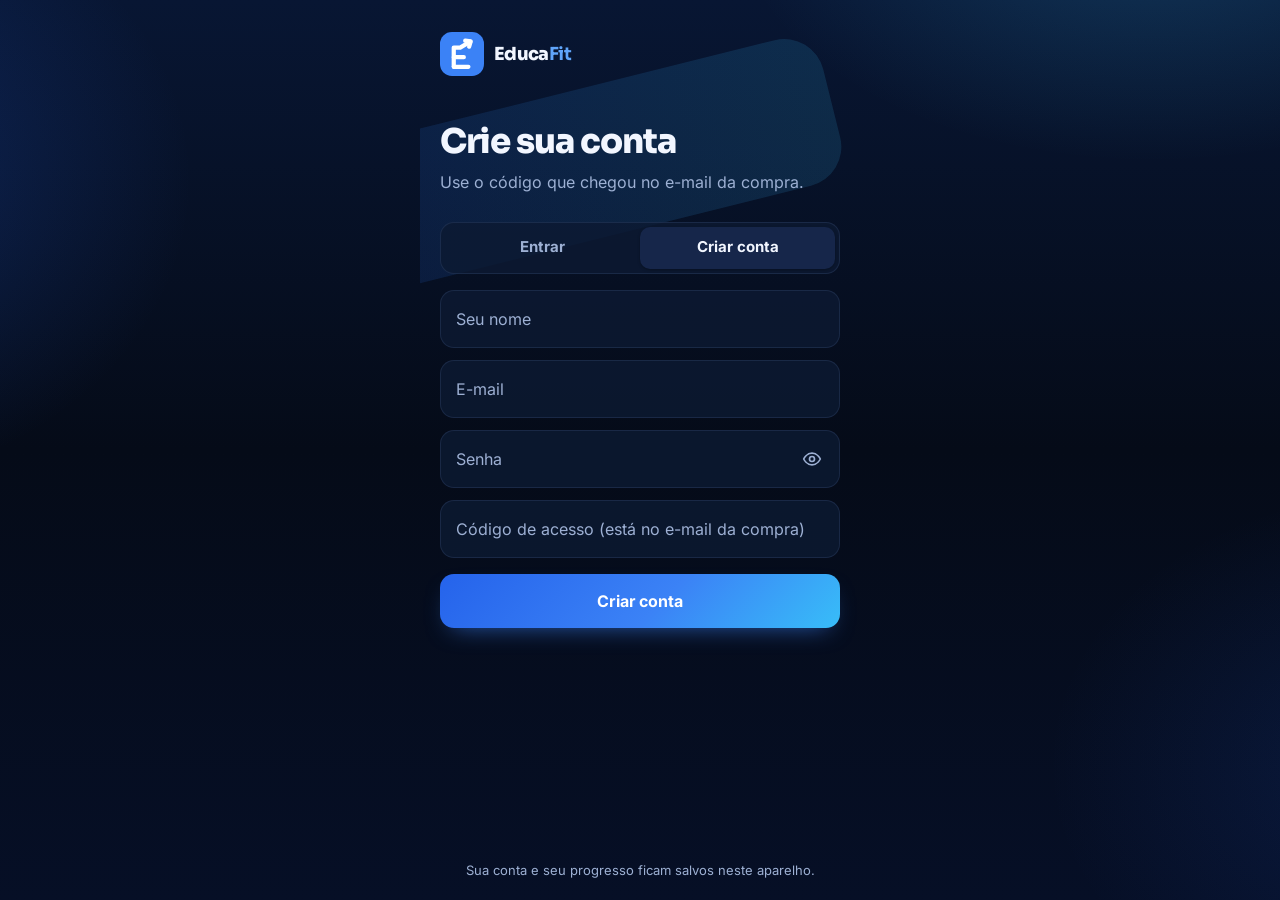
==== commit 5951072d: "feat: tema azul com fundo degrade e app com missao do dia, nivel e conquistas - Tema: site e app em " ====
--- a/app/index.html
+++ b/app/index.html
@@ -4,7 +4,7 @@
   <meta charset="UTF-8">
   <meta name="viewport" content="width=device-width, initial-scale=1, viewport-fit=cover">
   <meta name="robots" content="noindex">
-  <meta name="theme-color" content="#07080A">
+  <meta name="theme-color" content="#050B18">
   
   <title>EducaFit</title>
   
@@ -22,7 +22,7 @@
 <body>
   <div id="app">
     <div class="splash">
-      <svg viewBox="0 0 48 48" width="64" height="64" aria-label="EducaFit" class="splash-mark"><rect width="48" height="48" rx="13" fill="#FFD60A"/><g fill="none" stroke="#0B0C0E" stroke-width="4.6" stroke-linecap="round" stroke-linejoin="round"><path d="M15 38V17h7l11-6.5"/><path d="M15 38h16M15 27.5h11"/><path d="M27.5 9.5l6 .7-1.7 5.8"/></g></svg>
+      <svg viewBox="0 0 48 48" width="64" height="64" aria-label="EducaFit" class="splash-mark"><rect width="48" height="48" rx="13" fill="#3B82F6"/><g fill="none" stroke="#FFFFFF" stroke-width="4.6" stroke-linecap="round" stroke-linejoin="round"><path d="M15 38V17h7l11-6.5"/><path d="M15 38h16M15 27.5h11"/><path d="M27.5 9.5l6 .7-1.7 5.8"/></g></svg>
       <p>Carregando...</p>
     </div>
   </div>
--- a/app/css/app.css
+++ b/app/css/app.css
@@ -4,23 +4,23 @@
    TOKENS (B6.0): tema dark por padrão
    =================================================================== */
 :root, [data-theme="dark"] {
-  --bg: #07080A;
-  --bg-2: #0E1013;
-  --surface: rgba(255,255,255,0.04);
-  --border: rgba(255,255,255,0.08);
-  --text: #F3F5F7;
-  --muted: #A7AEB8;
-  --accent: #FFD60A;
-  --accent-fill: #FFD60A;
-  --accent-ink: #0A0B0D;
-  --gold: #FFD60A;
+  --bg: #050B18;
+  --bg-2: #0A1428;
+  --surface: rgba(13,26,51,.82);
+  --border: rgba(148,180,255,.11);
+  --text: #F2F6FF;
+  --muted: #9DB0D3;
+  --accent: #60A5FA;
+  --accent-fill: #3B82F6;
+  --accent-ink: #FFFFFF;
+  --gold: #FBBF24;
   --danger: #FF6B6B;
   --radius: 20px;
   --radius-pill: 999px;
-  --glow: 0 0 40px rgba(255,214,10,.25);
-  --btn-secondary-bg: #1A1C1F;
-  --btn-secondary-border: rgba(255,214,10,0.45);
-  --input-bg: #15171A;
+  --glow: 0 0 40px rgba(59,130,246,.3);
+  --btn-secondary-bg: #13213F;
+  --btn-secondary-border: rgba(148,180,255,.16);
+  --input-bg: #0F1C36;
 }
 
 [data-theme="light"] {
@@ -30,10 +30,10 @@
   --border: rgba(10,11,13,.08);
   --text: #0D0F12;
   --muted: #5A626E;
-  --accent: #8A6D00;
-  --accent-fill: #FFD60A;
-  --accent-ink: #0A0B0D;
-  --gold: #8A6D00;
+  --accent: #1D4ED8;
+  --accent-fill: #3B82F6;
+  --accent-ink: #FFFFFF;
+  --gold: #B45309;
   --danger: #C62828;
   --glow: 0 2px 12px rgba(0,0,0,.08);
   --btn-secondary-bg: #ECEEF1;
@@ -378,7 +378,7 @@
 
 @supports not ((backdrop-filter: blur(1px)) or (-webkit-backdrop-filter: blur(1px))) {
   .card--glass {
-    background: #121418;
+    background: #0D1A33;
   }
 }
 
@@ -1134,13 +1134,13 @@
    tipografia mais firme. Sobrescreve as regras acima.
    =================================================================== */
 :root, [data-theme="dark"] {
-  --bg: #0B0C0E;
-  --bg-2: #121417;
-  --surface: #15171B;
-  --surface-2: #1C1F24;
-  --border: rgba(255,255,255,0.07);
+  --bg: #050B18;
+  --bg-2: #0A1428;
+  --surface: rgba(13,26,51,.82);
+  --surface-2: #16264A;
+  --border: rgba(148,180,255,.11);
   --radius: 18px;
-  --input-bg: #1A1D21;
+  --input-bg: #0F1C36;
   --ease: cubic-bezier(.2,.8,.2,1);
 }
 [data-theme="light"] {
@@ -1195,14 +1195,14 @@
 }
 input:focus, select:focus, textarea:focus, .input:focus {
   border-color: var(--accent-fill);
-  box-shadow: 0 0 0 3px rgba(255,214,10,.15);
+  box-shadow: 0 0 0 3px rgba(59,130,246,.15);
   outline: none;
 }
 input[type="checkbox"] { width: 20px; height: 20px; accent-color: var(--accent-fill); }
 
 /* Navegação inferior: vidro + pílula no item ativo */
 .bottom-nav {
-  background: rgba(14,15,18,.86);
+  background: rgba(7,15,33,.82);
   -webkit-backdrop-filter: blur(16px) saturate(160%);
   backdrop-filter: blur(16px) saturate(160%);
   border-top: 1px solid var(--border);
@@ -1532,3 +1532,347 @@
 .auth-mark span { letter-spacing: -.035em; }
 .sidebar-logo { letter-spacing: -.035em; gap: .6rem; }
 .wm-fit { color: var(--accent); }
+
+/* ===================================================================
+   COMPONENTES COMPARTILHADOS 2 (voltar, abas deslizantes, progresso)
+   =================================================================== */
+.back-link { display: inline-flex; align-items: center; gap: .3rem; color: var(--muted); font-size: .875rem; font-weight: 600; margin-bottom: .875rem; }
+.back-link:hover { color: var(--text); }
+.seg {
+  position: relative; display: grid; grid-template-columns: repeat(var(--n), 1fr);
+  padding: 4px; border-radius: 14px; background: var(--surface); border: 1px solid var(--border); margin: 0 0 1.25rem;
+}
+.seg button { position: relative; z-index: 1; border: 0; background: none; min-height: 40px; border-radius: 10px; font-weight: 700; font-size: .875rem; color: var(--muted); transition: color 200ms; }
+.seg button[aria-selected="true"] { color: var(--accent-ink); }
+.seg-ind {
+  position: absolute; top: 4px; bottom: 4px; left: 4px; width: calc((100% - 8px) / var(--n));
+  transform: translateX(calc(var(--i) * 100%)); border-radius: 10px; background: var(--accent-fill); transition: transform 280ms var(--ease);
+}
+.run-top { display: flex; justify-content: space-between; gap: 1rem; font-size: .8125rem; color: var(--muted); margin-bottom: .5rem; }
+.run-bar { height: 6px; border-radius: 6px; background: var(--surface-2); overflow: hidden; margin-bottom: 1.25rem; }
+.run-bar i { display: block; height: 100%; background: var(--accent-fill); border-radius: 6px; transition: width 400ms var(--ease); }
+.section-title { font-size: 1.05rem; margin: 1.75rem 0 .875rem; }
+.practice { margin-top: 1.5rem; padding: 1rem; border-radius: 18px; background: var(--surface); border: 1px solid var(--border); }
+.practice p { margin: 0 0 .75rem; font-weight: 600; }
+.practice-row { display: grid; grid-template-columns: 1fr 1fr; gap: .5rem; width: 100%; }
+.practice-row .btn { padding: .75rem .5rem; }
+.done { display: grid; justify-items: center; text-align: center; gap: .75rem; padding: 1.5rem 0; }
+.done h1, .done h2 { margin: 0; font-size: 1.4rem; }
+.done p { margin: 0; max-width: 32ch; }
+.done .practice-row { margin-top: .5rem; }
+.done-ico { width: 64px; height: 64px; border-radius: 20px; display: grid; place-items: center; background: var(--surface-2); color: var(--accent); }
+.score-ring { position: relative; width: 120px; height: 120px; }
+.score-ring svg { width: 100%; height: 100%; transform: rotate(-90deg); }
+.score-ring circle { fill: none; stroke-width: 10; }
+.score-ring .trk { stroke: var(--surface-2); }
+.score-ring .val { stroke: var(--accent-fill); stroke-linecap: round; transition: stroke-dashoffset 900ms var(--ease); }
+.score-ring > div { position: absolute; inset: 0; display: grid; place-content: center; }
+.score-ring b { font-family: 'Sora', sans-serif; font-size: 1.6rem; line-height: 1; }
+.score-ring span { font-size: .8rem; color: var(--muted); margin-top: 4px; }
+
+/* ===================================================================
+   ESTUDOS: matéria, resumo, flashcards, quiz
+   =================================================================== */
+.subj-head { display: flex; align-items: center; gap: .875rem; margin-bottom: 1.125rem; }
+.subj-head h1 { margin: 0; font-size: 1.45rem; line-height: 1.15; }
+.subj-ico { width: 52px; height: 52px; border-radius: 16px; flex-shrink: 0; display: grid; place-items: center; background: var(--accent-fill); color: var(--accent-ink); }
+.subj-meta { margin: 4px 0 0; font-size: .8125rem; color: var(--muted); }
+
+.read-time { display: inline-flex; align-items: center; gap: .35rem; font-size: .75rem; font-weight: 700; color: var(--muted); text-transform: uppercase; letter-spacing: .05em; margin: 0 0 .625rem; }
+.resumo-lead { font-family: 'Sora', sans-serif; font-weight: 600; font-size: 1.1rem; line-height: 1.45; letter-spacing: -.01em; margin: 0 0 1rem; padding-left: .875rem; border-left: 3px solid var(--accent-fill); }
+.resumo-body p { color: var(--text); opacity: .86; font-size: .975rem; line-height: 1.7; margin: 0 0 .875rem; }
+.keypoints { list-style: none; margin: 0; padding: 0; display: grid; gap: .5rem; }
+.keypoints li { display: flex; gap: .75rem; align-items: flex-start; padding: .875rem 1rem; border-radius: 16px; background: var(--surface); border: 1px solid var(--border); }
+.keypoints li span { flex-shrink: 0; width: 26px; height: 26px; border-radius: 8px; display: grid; place-items: center; background: var(--surface-2); color: var(--accent); font-family: 'Sora', sans-serif; font-weight: 800; font-size: .8rem; }
+.keypoints li p { margin: 0; font-size: .9375rem; line-height: 1.5; }
+
+.fc { display: block; width: 100%; height: 300px; padding: 0; border: 0; background: none; perspective: 1200px; text-align: left; font: inherit; color: inherit; }
+.fc-in { position: relative; display: block; height: 100%; transform-style: preserve-3d; transition: transform 600ms var(--ease); }
+.fc.is-flipped .fc-in { transform: rotateY(180deg); }
+.fc-face {
+  position: absolute; inset: 0; display: flex; flex-direction: column; justify-content: center; gap: 1rem; padding: 1.5rem;
+  border-radius: 24px; background: var(--surface); border: 1px solid var(--border);
+  -webkit-backface-visibility: hidden; backface-visibility: hidden; box-shadow: 0 20px 40px -24px rgba(0,0,0,.7);
+}
+.fc-back { transform: rotateY(180deg); border-color: rgba(59,130,246,.45); background: linear-gradient(160deg, rgba(59,130,246,.08), transparent 60%), var(--surface); }
+.fc-lbl { font-size: .7rem; font-weight: 800; letter-spacing: .08em; text-transform: uppercase; color: var(--muted); }
+.fc-lbl--y { color: var(--accent); }
+.fc-txt { font-family: 'Sora', sans-serif; font-weight: 700; font-size: 1.25rem; line-height: 1.35; letter-spacing: -.01em; }
+.fc-txt--a { font-size: 1.1rem; font-weight: 600; }
+.fc-hint { margin-top: auto; display: inline-flex; align-items: center; gap: .4rem; font-size: .8125rem; color: var(--muted); }
+.grade { display: grid; grid-template-columns: 1fr 1fr; gap: .5rem; margin-top: 1rem; animation: faq-up 240ms var(--ease); }
+.grade-btn { min-height: 54px; border-radius: 16px; font-weight: 800; font-size: 1rem; border: 1px solid transparent; transition: transform 140ms var(--ease); }
+.grade-btn:active { transform: scale(.96); }
+.grade-btn--no { background: rgba(255,107,107,.12); color: #FF8A8A; border-color: rgba(255,107,107,.3); }
+.grade-btn--yes { background: rgba(74,222,128,.14); color: #6EE7A0; border-color: rgba(74,222,128,.35); }
+.grade-help { text-align: center; color: var(--muted); font-size: .875rem; margin: 1rem 0 0; }
+.run-nav { display: flex; justify-content: space-between; margin-top: 1rem; }
+@keyframes faq-up { from { opacity: 0; transform: translateY(8px); } }
+
+.q-text { font-family: 'Sora', sans-serif; font-weight: 700; font-size: 1.1rem; line-height: 1.4; letter-spacing: -.01em; margin: 0 0 1rem; }
+.opts { display: grid; gap: .5rem; margin-bottom: 1rem; }
+.opt {
+  display: flex; align-items: flex-start; gap: .75rem; width: 100%; text-align: left; padding: .875rem 1rem;
+  border-radius: 16px; border: 1.5px solid var(--border); background: var(--surface); color: var(--text); font: inherit; line-height: 1.45;
+  transition: border-color 180ms, background 180ms, opacity 180ms, transform 140ms var(--ease);
+}
+.opt:active { transform: scale(.98); }
+.opt-l { flex-shrink: 0; width: 28px; height: 28px; border-radius: 9px; display: grid; place-items: center; background: var(--surface-2); font-weight: 800; font-size: .85rem; }
+.opt-t { padding-top: 3px; }
+.opts.is-locked .opt { cursor: default; }
+.opt.is-right { border-color: #4ADE80; background: rgba(74,222,128,.10); }
+.opt.is-right .opt-l { background: #4ADE80; color: #06210f; }
+.opt.is-wrong { border-color: #FF6B6B; background: rgba(255,107,107,.10); }
+.opt.is-wrong .opt-l { background: #FF6B6B; color: #2a0606; }
+.opt.is-dim { opacity: .5; }
+.explain { padding: 1rem; border-radius: 16px; margin-bottom: .75rem; animation: faq-up 240ms var(--ease); }
+.explain b { display: block; margin-bottom: .35rem; }
+.explain p { margin: 0; font-size: .9375rem; line-height: 1.55; color: var(--text); opacity: .9; }
+.explain--ok { background: rgba(74,222,128,.10); border: 1px solid rgba(74,222,128,.3); }
+.explain--ok b { color: #6EE7A0; }
+.explain--no { background: rgba(255,107,107,.08); border: 1px solid rgba(255,107,107,.28); }
+.explain--no b { color: #FF8A8A; }
+[data-theme="light"] .grade-btn--no, [data-theme="light"] .explain--no b { color: #C62828; }
+[data-theme="light"] .grade-btn--yes, [data-theme="light"] .explain--ok b { color: #157a3c; }
+@media (prefers-reduced-motion: reduce) { .fc-in, .seg-ind { transition: none; } .grade, .explain { animation: none; } }
+
+/* ===================================================================
+   TREINO: nível, detalhe do exercício, programas
+   =================================================================== */
+.lvl { display: inline-flex; align-items: center; gap: .35rem; padding: .2rem .55rem; border-radius: 999px; font-size: .7rem; font-weight: 800; text-transform: uppercase; letter-spacing: .04em; background: var(--surface-2); }
+.lvl::before { content: ""; width: 6px; height: 6px; border-radius: 50%; background: currentColor; }
+.lvl--iniciante { color: #4ADE80; }
+.lvl--intermediario { color: var(--accent); }
+.lvl--avancado { color: #FF8A8A; }
+.fav-icon { color: var(--muted); }
+.ex-head { display: flex; justify-content: space-between; align-items: flex-start; gap: 1rem; }
+.ex-head h1 { margin: .5rem 0 0; font-size: 1.6rem; line-height: 1.1; }
+.fav-btn { width: 44px; height: 44px; border-radius: 14px; flex-shrink: 0; display: grid; place-items: center; border: 1px solid var(--border); background: var(--surface); color: var(--muted); transition: transform 140ms var(--ease), color 160ms, background 160ms; }
+.fav-btn:active { transform: scale(.9); }
+.fav-btn.is-on { color: #FF6B8A; background: rgba(255,107,138,.12); border-color: rgba(255,107,138,.35); }
+.fav-btn.is-on svg { fill: currentColor; }
+.tags { display: flex; flex-wrap: wrap; gap: .4rem; margin-top: .875rem; }
+.tags span { padding: .35rem .7rem; border-radius: 999px; background: var(--surface); border: 1px solid var(--border); font-size: .8125rem; font-weight: 600; }
+.steps-list { list-style: none; margin: 0; padding: 0; display: grid; gap: .5rem; position: relative; }
+.steps-list li { display: flex; gap: .875rem; align-items: flex-start; }
+.steps-list li span { flex-shrink: 0; width: 30px; height: 30px; border-radius: 50%; display: grid; place-items: center; background: var(--accent-fill); color: var(--accent-ink); font-weight: 800; font-size: .85rem; }
+.steps-list li p { margin: 0; padding: .3rem 0 .4rem; line-height: 1.5; border-bottom: 1px solid var(--border); flex: 1; }
+.steps-list li:last-child p { border-bottom: 0; }
+.errors-list { list-style: none; margin: 0; padding: .875rem 1rem; border-radius: 16px; background: rgba(255,107,107,.06); border: 1px solid rgba(255,107,107,.2); display: grid; gap: .6rem; }
+.errors-list li { display: flex; gap: .6rem; font-size: .9375rem; line-height: 1.45; }
+.errors-list li::before { content: "✕"; color: #FF8A8A; font-weight: 800; flex-shrink: 0; }
+.var-grid { display: grid; grid-template-columns: 1fr 1fr; gap: .5rem; }
+.var-card { padding: .875rem; border-radius: 16px; background: var(--surface); border: 1px solid var(--border); }
+.var-card small { display: block; font-size: .68rem; font-weight: 800; text-transform: uppercase; letter-spacing: .06em; color: #4ADE80; margin-bottom: .35rem; }
+.var-card--hard small { color: #FF8A8A; }
+.var-card p { margin: 0; font-size: .875rem; line-height: 1.45; }
+
+.prog-list { display: grid; gap: .625rem; }
+.prog { display: flex; gap: .875rem; padding: .75rem; border-radius: 20px; background: var(--surface); border: 1px solid var(--border); color: var(--text); transition: transform 160ms var(--ease); }
+.prog:active { transform: scale(.98); }
+.prog-cover {
+  position: relative; flex-shrink: 0; width: 84px; border-radius: 14px; display: grid; place-items: center; min-height: 96px;
+  background: var(--c); background: linear-gradient(150deg, var(--c), color-mix(in srgb, var(--c) 45%, #000)); color: #0B0C0E;
+}
+.prog-cover em { position: absolute; bottom: 6px; left: 50%; transform: translateX(-50%); font-style: normal; font-size: .58rem; font-weight: 800; text-transform: uppercase; letter-spacing: .05em; padding: 2px 6px; border-radius: 6px; background: rgba(0,0,0,.75); color: #fff; }
+.prog-body { display: grid; gap: .3rem; align-content: center; min-width: 0; }
+.prog-body b { font-family: 'Sora', sans-serif; font-size: 1.02rem; }
+.prog-meta { display: flex; flex-wrap: wrap; gap: .3rem; }
+.prog-meta span { font-size: .7rem; font-weight: 700; padding: .15rem .45rem; border-radius: 6px; background: var(--surface-2); color: var(--muted); }
+.prog-desc { font-size: .8125rem; color: var(--muted); line-height: 1.35; display: -webkit-box; -webkit-line-clamp: 2; -webkit-box-orient: vertical; overflow: hidden; }
+.prog-hero {
+  padding: 1.25rem; border-radius: 24px; color: #0B0C0E;
+  background: var(--c); background: linear-gradient(150deg, var(--c), color-mix(in srgb, var(--c) 55%, #000));
+}
+.prog-hero-ico { width: 52px; height: 52px; border-radius: 16px; display: grid; place-items: center; background: rgba(0,0,0,.15); margin-bottom: .875rem; }
+.prog-hero h1 { margin: 0 0 .35rem; color: #0B0C0E; font-size: 1.6rem; }
+.prog-hero p { margin: 0; font-size: .9rem; opacity: .8; line-height: 1.45; }
+.prog-stats { display: grid; grid-template-columns: repeat(3, 1fr); gap: .4rem; margin-top: 1rem; }
+.prog-stats div { padding: .6rem .5rem; border-radius: 12px; background: rgba(0,0,0,.14); text-align: center; display: grid; }
+.prog-stats b { font-family: 'Sora', sans-serif; font-size: 1rem; }
+.prog-stats span { font-size: .7rem; opacity: .75; }
+.prog-ex { list-style: none; margin: 0 0 6rem; padding: 0; display: grid; gap: .5rem; }
+.prog-ex a { display: flex; align-items: center; gap: .875rem; padding: .75rem .875rem; border-radius: 16px; background: var(--surface); border: 1px solid var(--border); color: var(--text); }
+.prog-ex-n { flex-shrink: 0; width: 30px; height: 30px; border-radius: 9px; display: grid; place-items: center; background: var(--surface-2); color: var(--accent); font-weight: 800; font-size: .85rem; }
+.prog-ex-t { flex: 1; display: grid; min-width: 0; }
+.prog-ex-t span { font-size: .78rem; color: var(--muted); }
+.prog-ex a .ico { color: var(--muted); }
+.sticky-action {
+  position: fixed; left: 0; right: 0; bottom: calc(72px + env(safe-area-inset-bottom)); z-index: 50;
+  padding: .75rem 1rem; background: linear-gradient(transparent, var(--bg) 35%);
+}
+.btn--big { min-height: 56px; font-size: 1.05rem; }
+@media (min-width: 1024px) { .sticky-action { position: static; padding: 0; background: none; } .prog-ex { margin-bottom: 1.25rem; } }
+
+/* Progresso */
+.week { display: grid; grid-template-columns: repeat(7, 1fr); gap: .375rem; padding: 1rem; border-radius: 20px; background: var(--surface); border: 1px solid var(--border); margin-bottom: .625rem; }
+.week-d { display: grid; justify-items: center; gap: .4rem; font-size: .72rem; font-weight: 700; color: var(--muted); }
+.week-d i { width: 100%; max-width: 34px; aspect-ratio: 1; border-radius: 10px; background: var(--surface-2); }
+.week-d.is-on i { background: var(--accent-fill); }
+.week-d.is-today span { color: var(--text); }
+.week-d.is-today i { box-shadow: 0 0 0 2px var(--bg), 0 0 0 3.5px var(--accent-fill); }
+.kpis { display: grid; grid-template-columns: repeat(3, 1fr); gap: .5rem; margin-bottom: 1rem; }
+.kpi { display: grid; gap: 2px; padding: .875rem .75rem; border-radius: 16px; background: var(--surface); border: 1px solid var(--border); color: var(--text); }
+.kpi b { font-family: 'Sora', sans-serif; font-size: 1.45rem; line-height: 1.05; }
+.kpi span { font-size: .72rem; color: var(--muted); line-height: 1.25; }
+.kpi--y { background: var(--accent-fill); border-color: var(--accent-fill); }
+.kpi--y b, .kpi--y span { color: var(--accent-ink); }
+.kpi--link span { color: var(--accent); }
+
+/* Botões secundários neutros (antes tinham borda amarela) */
+:root, [data-theme="dark"] { --btn-secondary-border: rgba(148,180,255,.16); }
+
+/* Abas em pílula (Avaliação e outras telas com .tab-btn) */
+.tab-bar { scrollbar-width: none; }
+.tab-bar::-webkit-scrollbar { display: none; }
+.tab-btn {
+  flex-shrink: 0; min-height: 40px; padding: .5rem 1rem; border-radius: 999px; border: 1px solid var(--border);
+  background: var(--surface); color: var(--muted); font-weight: 700; font-size: .875rem; white-space: nowrap;
+  transition: background 180ms, color 180ms, border-color 180ms, transform 140ms var(--ease);
+}
+.tab-btn:active { transform: scale(.96); }
+.tab-btn--active { background: var(--accent-fill); color: var(--accent-ink); border-color: var(--accent-fill); }
+.sim-pct { font-family: 'Sora', sans-serif; font-weight: 800; font-size: 1.1rem; }
+.sim-pct.is-good { color: #4ADE80; } .sim-pct.is-mid { color: var(--accent); } .sim-pct.is-low { color: #FF8A8A; }
+
+/* Onboarding: sem barra de navegação e cartões de perfil compactos */
+html[data-chrome="off"] .bottom-nav, html[data-chrome="off"] .sidebar { display: none; }
+html[data-chrome="off"] #view { padding-bottom: 2rem; }
+.persona-card { flex-direction: row; align-items: center; text-align: left; gap: 1rem; padding: 1rem 1.125rem; border-width: 1.5px; border-radius: 18px; }
+.persona-emoji { font-size: 1.6rem; margin: 0; width: 52px; height: 52px; border-radius: 14px; display: grid; place-items: center; background: var(--surface-2); flex-shrink: 0; }
+.persona-title { margin-bottom: 2px; font-size: 1.05rem; }
+.persona-card[aria-checked="true"] .persona-emoji { background: rgba(0,0,0,.12); }
+.onboarding-personas { gap: .625rem; }
+.onboarding-progress-dot { width: 22px; height: 5px; border-radius: 5px; }
+.onboarding-progress { margin-bottom: 1.5rem; }
+.persona-card { display: grid; grid-template-columns: 52px 1fr; grid-template-rows: auto auto; column-gap: 1rem; row-gap: 0; }
+.persona-emoji { grid-row: 1 / 3; }
+.persona-title { align-self: end; }
+.persona-subtitle { align-self: start; }
+
+
+/* ===================================================================
+   TEMA AZUL: fundo em degradê e destaques em azul
+   =================================================================== */
+html { background: #050B18; }
+body { background: transparent; }
+body::before {
+  content: ""; position: fixed; inset: 0; z-index: -1; pointer-events: none;
+  background:
+    radial-gradient(700px 420px at 90% -10%, rgba(56,189,248,.20), transparent 60%),
+    radial-gradient(640px 520px at -15% 20%, rgba(37,99,235,.26), transparent 60%),
+    radial-gradient(600px 460px at 110% 85%, rgba(37,99,235,.14), transparent 60%),
+    linear-gradient(180deg, #081633 0%, #050B18 50%, #060F26 100%);
+}
+[data-theme="light"] body::before { background: linear-gradient(180deg, #EAF2FF, #F5F8FF 50%); }
+.btn--primary { background: linear-gradient(135deg, #2563EB, #3B82F6 55%, #38BDF8); color: #fff; box-shadow: 0 10px 24px -12px rgba(59,130,246,.7); }
+.next-workout { background: linear-gradient(135deg, #1D4ED8, #3B82F6 55%, #38BDF8); color: #fff; box-shadow: 0 18px 40px -22px rgba(59,130,246,.8); }
+.next-workout-play { background: #fff; color: #2563EB; }
+.next-workout::after { border-color: rgba(255,255,255,.12); }
+.avatar, .auth-acc-av, .a-av { background: linear-gradient(135deg, #2563EB, #38BDF8); color: #fff; }
+.bottom-nav a[aria-current="page"] .ico { background: linear-gradient(135deg, #2563EB, #3B82F6); color: #fff; }
+.kpi--y { background: linear-gradient(135deg, #1D4ED8, #3B82F6 60%, #38BDF8); border-color: transparent; }
+.seg-ind { background: linear-gradient(135deg, #2563EB, #3B82F6); }
+.seg button[aria-selected="true"] { color: #fff; }
+.subj-ico, .locked-ico, .steps-list li span { background: linear-gradient(135deg, #2563EB, #38BDF8); color: #fff; }
+.fc-back { border-color: rgba(96,165,250,.5); background: linear-gradient(160deg, rgba(59,130,246,.16), transparent 60%), #0D1A33; }
+.fc-face { background-color: #0D1A33; }
+.run-bar i, .subject-bar i, .score-ring .val { background: linear-gradient(90deg, #2563EB, #38BDF8); }
+.score-ring .val { stroke: #3B82F6; }
+.today-ring .val { stroke: #3B82F6; }
+.chip.chip--active, .tab-btn--active { background: linear-gradient(135deg, #2563EB, #3B82F6); color: #fff; border-color: transparent; }
+.plan-chip--full { background: linear-gradient(135deg, #2563EB, #38BDF8); color: #fff; }
+.week-d.is-on i { background: linear-gradient(135deg, #2563EB, #38BDF8); }
+.auth::before { background: linear-gradient(90deg, #2563EB, #38BDF8); opacity: .14; }
+.wm-fit, .auth-mark b { color: #60A5FA !important; }
+.card, .list-item, .tile, .today, .water, .account-card, .account-row, .quick-action, .exercise-card, .prog, .keypoints li, .opt, .kpi, .week, .practice, .diet-sum, .var-card {
+  -webkit-backdrop-filter: blur(12px); backdrop-filter: blur(12px);
+}
+
+/* Confete */
+.confetti { position: fixed; inset: 0; pointer-events: none; z-index: 3000; overflow: hidden; }
+.confetti i {
+  position: absolute; top: 38%; left: var(--x); width: 8px; height: 12px; border-radius: 2px; opacity: 0;
+  animation: confetti var(--d) var(--delay) cubic-bezier(.15,.7,.3,1) forwards;
+}
+@keyframes confetti {
+  0% { opacity: 1; transform: translate(0, 0) rotate(0); }
+  35% { opacity: 1; transform: translate(calc(var(--dx) * .6), -32vh) rotate(calc(var(--r) * .4)); }
+  100% { opacity: 0; transform: translate(var(--dx), 55vh) rotate(var(--r)); }
+}
+
+/* ===================================================================
+   INÍCIO 2: nível, missão do dia, mini indicadores, dica
+   =================================================================== */
+.home-top { margin-bottom: .875rem; }
+.home-top .home-date { margin: 0 0 2px; font-size: .8125rem; }
+.home-hello { font-size: 1.55rem; }
+.lv-badge { position: relative; flex-shrink: 0; }
+.lv-badge .avatar { width: 46px; height: 46px; box-shadow: 0 0 0 3px rgba(59,130,246,.25); }
+.lv-n {
+  position: absolute; right: -4px; bottom: -4px; min-width: 22px; height: 22px; padding: 0 5px; border-radius: 999px;
+  display: grid; place-items: center; font-size: .7rem; font-weight: 800; background: #FBBF24; color: #1a1300; border: 2px solid var(--bg);
+}
+.lv-bar { display: grid; grid-template-columns: 1fr auto; gap: .35rem .5rem; align-items: center; margin-bottom: 1rem; color: var(--muted); font-size: .78rem; }
+.lv-bar b { color: var(--text); }
+.lv-bar i { grid-column: 1 / -1; height: 6px; border-radius: 6px; background: var(--surface-2); overflow: hidden; }
+.lv-bar i b { display: block; height: 100%; border-radius: 6px; background: linear-gradient(90deg, #FBBF24, #F59E0B); transition: width 800ms var(--ease); }
+
+.mission {
+  position: relative; overflow: hidden; padding: 1.125rem; border-radius: 24px; margin-bottom: .625rem;
+  background: linear-gradient(145deg, #1D4ED8 0%, #2563EB 45%, #0EA5E9 100%); color: #fff;
+  box-shadow: 0 22px 44px -26px rgba(37,99,235,.9);
+}
+.mission::before { content: ""; position: absolute; right: -60px; top: -60px; width: 180px; height: 180px; border-radius: 50%; background: rgba(255,255,255,.08); }
+.mission::after { content: ""; position: absolute; left: -40px; bottom: -70px; width: 160px; height: 160px; border-radius: 50%; background: rgba(255,255,255,.06); }
+.mission-head { position: relative; z-index: 1; display: flex; justify-content: space-between; align-items: center; gap: 1rem; margin-bottom: .875rem; }
+.mission-head small { display: block; font-size: .7rem; font-weight: 800; letter-spacing: .08em; text-transform: uppercase; opacity: .8; }
+.mission-head b { font-family: 'Sora', sans-serif; font-size: 1.3rem; letter-spacing: -.02em; }
+.mission-ring { position: relative; width: 64px; height: 64px; flex-shrink: 0; }
+.mission-ring svg { width: 100%; height: 100%; transform: rotate(-90deg); }
+.mission-ring circle { fill: none; stroke-width: 7; }
+.mission-ring .trk { stroke: rgba(255,255,255,.22); }
+.mission-ring .val { stroke: #fff; stroke-linecap: round; transition: stroke-dashoffset 900ms var(--ease); }
+.mission-ring span { position: absolute; inset: 0; display: grid; place-items: center; font-weight: 800; font-size: .85rem; }
+.mission-list { position: relative; z-index: 1; list-style: none; margin: 0; padding: 0; display: grid; gap: .4rem; }
+.mission-list a { display: flex; align-items: center; gap: .75rem; padding: .625rem .75rem; border-radius: 14px; background: rgba(255,255,255,.12); color: #fff; transition: background 160ms, transform 140ms var(--ease); }
+.mission-list a:active { transform: scale(.98); }
+.mission-check { width: 24px; height: 24px; border-radius: 50%; flex-shrink: 0; display: grid; place-items: center; border: 2px solid rgba(255,255,255,.6); }
+.mission-list .is-done .mission-check { background: #fff; color: #2563EB; border-color: #fff; }
+.mission-t { display: grid; min-width: 0; }
+.mission-t b { font-size: .9rem; }
+.mission-t span { font-size: .72rem; opacity: .8; }
+.mission-list .is-done .mission-t b { text-decoration: line-through; text-decoration-color: rgba(255,255,255,.5); }
+.mission.is-done { background: linear-gradient(145deg, #059669, #10B981 50%, #0EA5E9); }
+
+.mini-stats { display: grid; grid-template-columns: 1fr 1fr; gap: .5rem; margin-bottom: .625rem; }
+.mini { display: grid; grid-template-columns: auto 1fr; grid-template-rows: auto auto; column-gap: .625rem; align-items: center; padding: .875rem; border-radius: 18px; background: var(--surface); border: 1px solid var(--border); color: var(--text); }
+.mini-ico { grid-row: 1 / 3; width: 38px; height: 38px; border-radius: 12px; display: grid; place-items: center; background: rgba(251,191,36,.14); color: #FBBF24; }
+.mini:nth-child(2) .mini-ico { background: rgba(74,222,128,.14); color: #4ADE80; }
+.mini b { font-family: 'Sora', sans-serif; font-size: 1.2rem; line-height: 1.1; }
+.mini span:last-child { font-size: .72rem; color: var(--muted); }
+.water-btn--add { background: linear-gradient(135deg, #2563EB, #3B82F6); color: #fff; border-color: transparent; }
+
+.tip { margin-top: .25rem; padding: 1rem 1.125rem; border-radius: 18px; background: var(--surface); border: 1px solid var(--border); border-left: 3px solid #38BDF8; }
+.tip-tag { font-size: .68rem; font-weight: 800; letter-spacing: .07em; text-transform: uppercase; color: #38BDF8; }
+.tip p { margin: .35rem 0 0; font-size: .9375rem; line-height: 1.5; }
+
+/* ===================================================================
+   PROGRESSO 2: cartão de nível e conquistas
+   =================================================================== */
+.lv-card { display: flex; gap: 1rem; align-items: center; padding: 1.125rem; border-radius: 22px; background: linear-gradient(145deg, rgba(251,191,36,.16), rgba(251,191,36,.04)), var(--surface); border: 1px solid rgba(251,191,36,.3); }
+.lv-card-n { width: 60px; height: 60px; border-radius: 18px; flex-shrink: 0; display: grid; place-items: center; font-family: 'Sora', sans-serif; font-weight: 800; font-size: 1.6rem; background: linear-gradient(135deg, #FBBF24, #F59E0B); color: #1a1300; }
+.lv-card-t { flex: 1; display: grid; gap: .25rem; min-width: 0; }
+.lv-card-t small { font-size: .7rem; font-weight: 800; letter-spacing: .07em; text-transform: uppercase; color: #FBBF24; }
+.lv-card-t > b { font-family: 'Sora', sans-serif; font-size: 1.2rem; }
+.lv-card-t i { height: 7px; border-radius: 7px; background: var(--surface-2); overflow: hidden; }
+.lv-card-t i b { display: block; height: 100%; background: linear-gradient(90deg, #FBBF24, #F59E0B); border-radius: 7px; }
+.lv-card-t > span { font-size: .75rem; color: var(--muted); }
+.badges { display: grid; grid-template-columns: 1fr 1fr; gap: .5rem; margin-bottom: 1rem; }
+.badge-card { display: grid; gap: .25rem; padding: .875rem; border-radius: 18px; background: var(--surface); border: 1px solid var(--border); opacity: .62; }
+.badge-card b { font-size: .875rem; }
+.badge-card span { font-size: .72rem; color: var(--muted); line-height: 1.3; }
+.badge-ico { width: 40px; height: 40px; border-radius: 13px; display: grid; place-items: center; background: var(--surface-2); color: var(--muted); margin-bottom: .25rem; }
+.badge-card.is-done { opacity: 1; border-color: rgba(96,165,250,.35); }
+.badge-card.is-done .badge-ico { background: linear-gradient(135deg, #2563EB, #38BDF8); color: #fff; box-shadow: 0 8px 20px -10px rgba(59,130,246,.9); }
+.badge-card.is-done span { color: #60A5FA; font-weight: 700; }
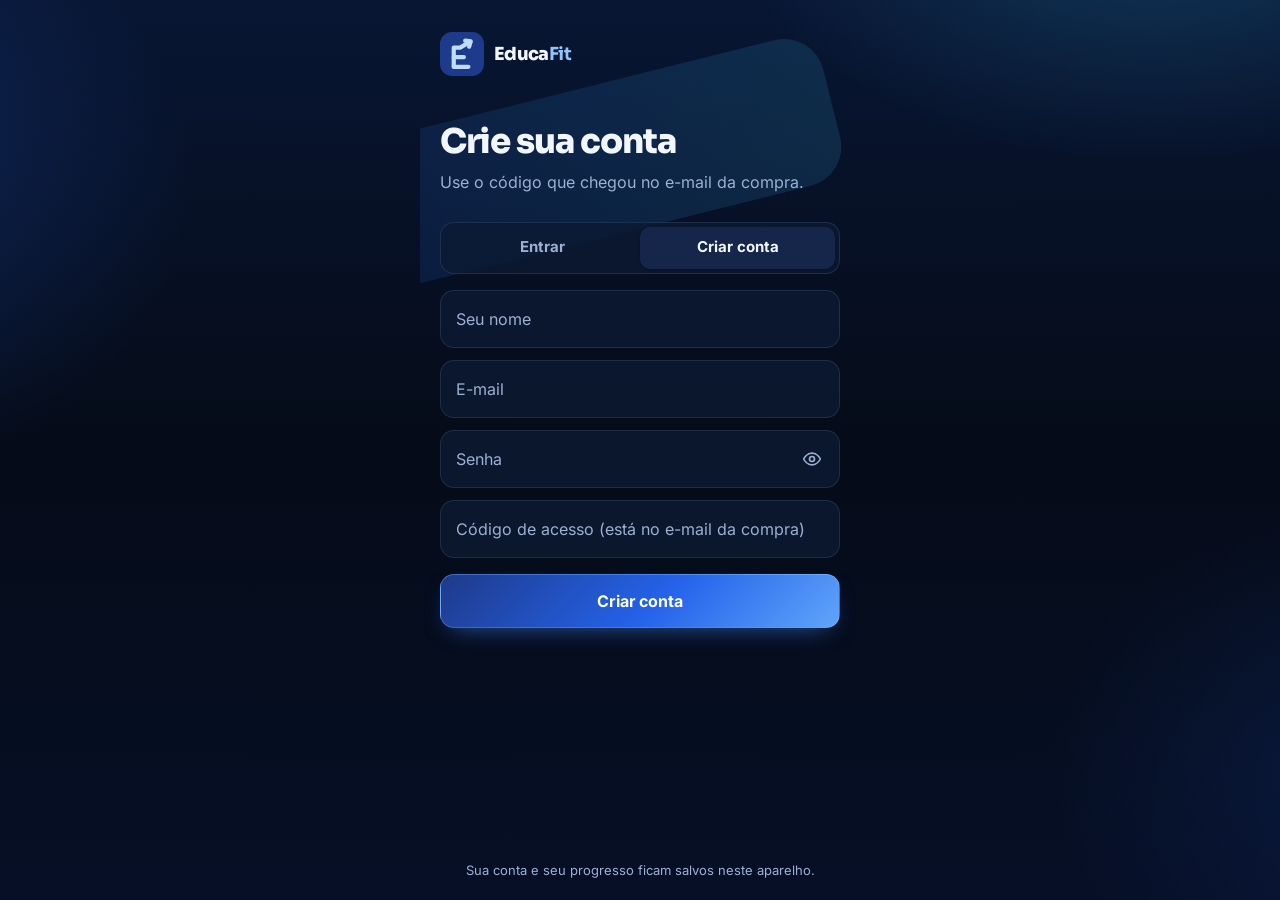
==== commit b4563187: "feat: azul em dois tons, copy central "Pare de ... no improviso" e favicon novo - Paleta: azul claro" ====
--- a/app/index.html
+++ b/app/index.html
@@ -22,7 +22,7 @@
 <body>
   <div id="app">
     <div class="splash">
-      <svg viewBox="0 0 48 48" width="64" height="64" aria-label="EducaFit" class="splash-mark"><rect width="48" height="48" rx="13" fill="#3B82F6"/><g fill="none" stroke="#FFFFFF" stroke-width="4.6" stroke-linecap="round" stroke-linejoin="round"><path d="M15 38V17h7l11-6.5"/><path d="M15 38h16M15 27.5h11"/><path d="M27.5 9.5l6 .7-1.7 5.8"/></g></svg>
+      <svg viewBox="0 0 48 48" width="64" height="64" aria-label="EducaFit" class="splash-mark"><rect width="48" height="48" rx="13" fill="#1E3A8A"/><g fill="none" stroke="#BFDBFE" stroke-width="4.6" stroke-linecap="round" stroke-linejoin="round"><path d="M15 38V17h7l11-6.5"/><path d="M15 38h16M15 27.5h11"/><path d="M27.5 9.5l6 .7-1.7 5.8"/></g></svg>
       <p>Carregando...</p>
     </div>
   </div>
--- a/app/css/app.css
+++ b/app/css/app.css
@@ -1876,3 +1876,24 @@
 .badge-card.is-done { opacity: 1; border-color: rgba(96,165,250,.35); }
 .badge-card.is-done .badge-ico { background: linear-gradient(135deg, #2563EB, #38BDF8); color: #fff; box-shadow: 0 8px 20px -10px rgba(59,130,246,.9); }
 .badge-card.is-done span { color: #60A5FA; font-weight: 700; }
+
+/* ===================================================================
+   AZUL EM DOIS TONS: azul claro junto com azul escuro
+   =================================================================== */
+:root, [data-theme="dark"] { --accent: #93C5FD; --border: rgba(147,197,253,.13); }
+.btn--primary { background: linear-gradient(135deg, #1E3A8A 0%, #2563EB 55%, #60A5FA 100%); border: 1px solid rgba(147,197,253,.3); }
+.quick-action-icon, .list-item-icon, .tile .list-item-icon, .prog-ex-n, .keypoints li span, .opt-l, .incl-n { background: linear-gradient(135deg, rgba(191,219,254,.95), rgba(147,197,253,.95)); color: #1E3A8A; }
+.bottom-nav a[aria-current="page"] .ico { background: #BFDBFE; color: #1E3A8A; }
+.avatar, .auth-acc-av { background: linear-gradient(135deg, #BFDBFE, #93C5FD); color: #1E3A8A; }
+.mission { background: linear-gradient(145deg, #1E3A8A 0%, #1D4ED8 45%, #60A5FA 100%); }
+.next-workout { background: linear-gradient(135deg, #1E3A8A, #2563EB 55%, #60A5FA); }
+.next-workout-play { background: #BFDBFE; color: #1E3A8A; }
+.seg-ind { background: #BFDBFE; }
+.seg button[aria-selected="true"] { color: #1E3A8A; }
+.chip.chip--active, .tab-btn--active { background: #BFDBFE; color: #1E3A8A; }
+.subj-ico, .locked-ico, .steps-list li span { background: linear-gradient(135deg, #BFDBFE, #93C5FD); color: #1E3A8A; }
+.badge-card.is-done .badge-ico, .kpi--y { background: linear-gradient(135deg, #1E3A8A, #3B82F6 60%, #60A5FA); }
+.water-btn--add { background: #BFDBFE; color: #1E3A8A; }
+.wm-fit, .auth-mark b { color: #93C5FD !important; }
+.opt.is-right .opt-l { background: #4ADE80; color: #06210f; }
+.opt.is-wrong .opt-l { background: #FF6B6B; color: #2a0606; }
